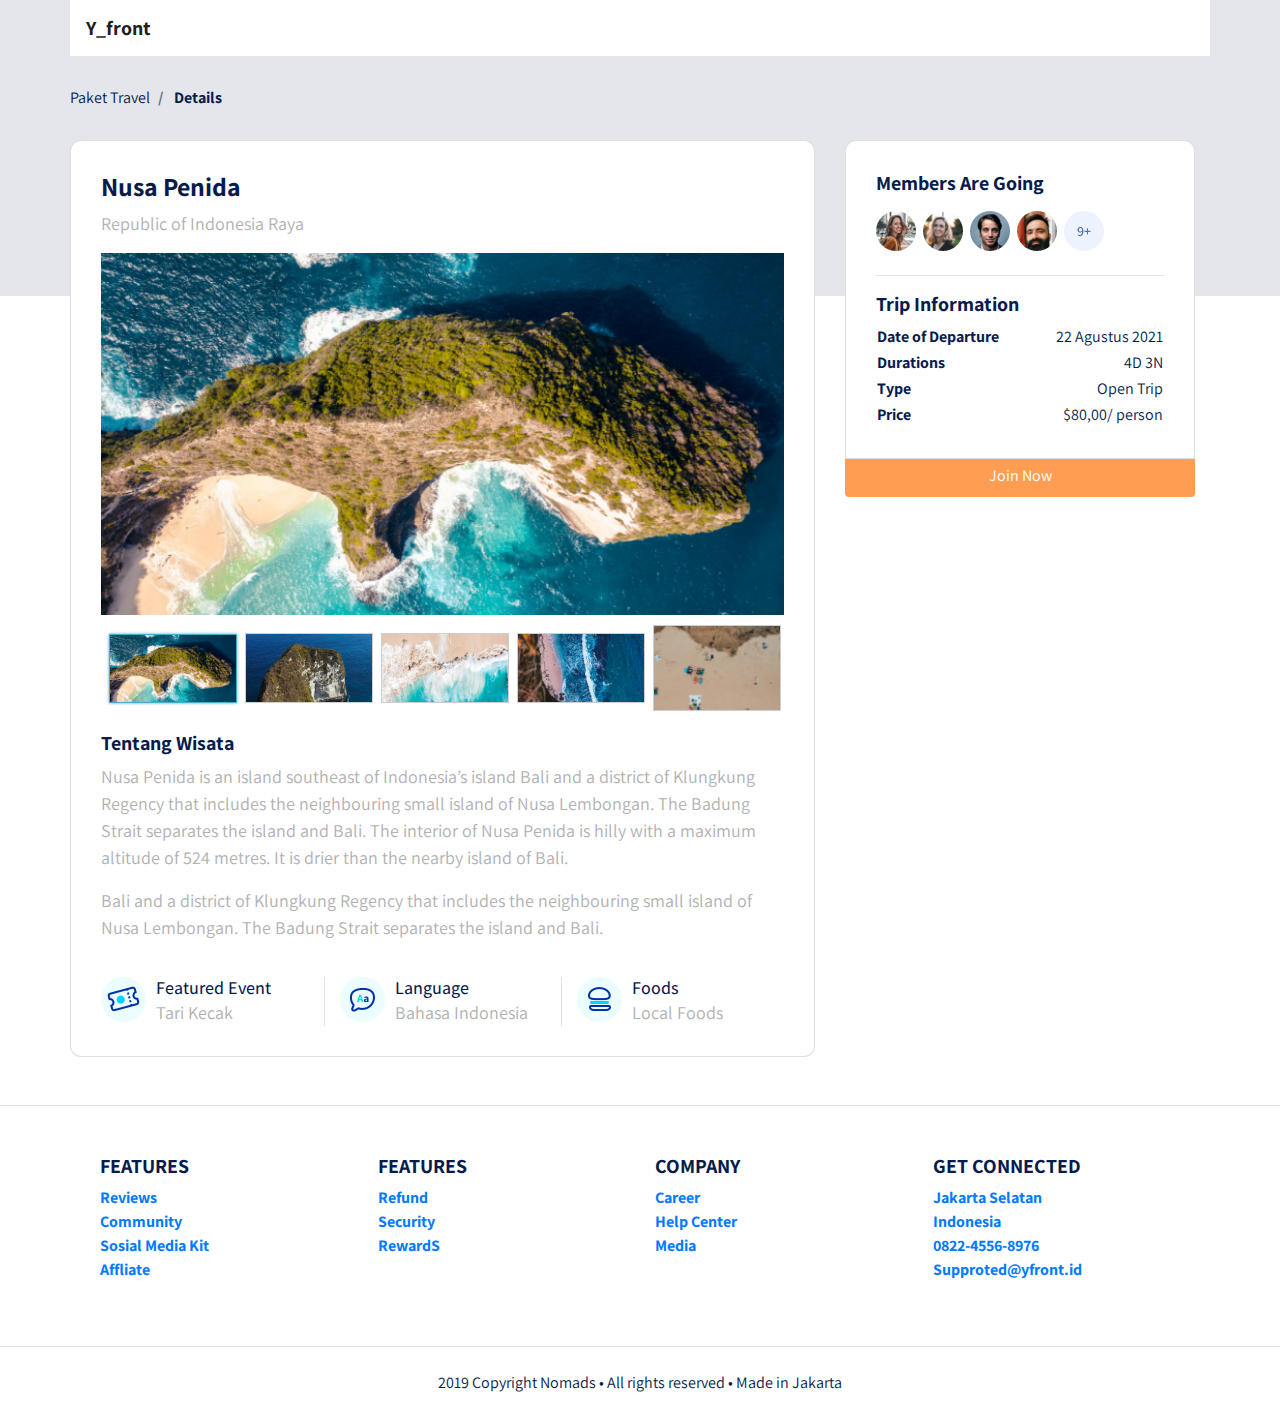
==== checkout.html @ 145431e1 "create a file checkout.html" ====
<!DOCTYPE html>
<html lang="en">
<head>
    <meta charset="UTF-8">
    <meta http-equiv="X-UA-Compatible" content="IE=edge">
    <meta name="viewport" content="width=device-width, initial-scale=1.0">
    <title>Document</title>
    <link rel="stylesheet" href="frontend/libraries/bootstrap/css/bootstrap.css">
    <link rel="stylesheet" href="frontend/libraries/xzoom/dist/xzoom.css">
    <link href="https://fonts.googleapis.com/css2?family=Assistant:wght@200&family=Playfair+Display&display=swap" rel="stylesheet">
    <link rel="stylesheet" href="frontend/styles/main.css">
</head>
<body>
    
    <!-- Navbar -->
    <div class="container">
        <nav class="row navbar navbar-expand-lg navbar-light bg-white">
            <a href="#" class="navbar-brand">
                Y_front
            </a>

        </nav>
        
    </div>

    <!-- Main -->
    <main>
        <section class="section-details-header"></section>
        <section class="section-details-content">
            <div class="container">
                <div class="row">
                    <div class="col p-0">
                        <nav>
                            <ol class="breadcrumb">
                                <li class="breadcrumb-item">
                                    Paket Travel
                                </li>
                                <li class="breadcrumb-item active">
                                    Details
                                </li>
                            </ol>
                        </nav>
                    </div>
                </div>

                <div class="row">
                    <div class="col-lg-8 pl-lg-0">
                        <div class="card card-details">
                            <h1>Nusa Penida</h1>
                            <p>
                                Republic of Indonesia Raya
                            </p>

                            <div class="gallery">
                                <div class="xzoom-container">
                                    <img src="frontend/images/pict.png" alt="wallpaper" class="xzoom" id="xzoom-default" xoriginal="frontend/images/pict.png">
                                </div>
                                <div class="xzoom-thumbs">
                                    <a href="frontend/images/pict.png">
                                        <img src="frontend/images/pict.png" alt="thumbnail" class="xzoom-gallery" width="128" xpreview="frontend/images/pict.png">
                                    </a>
                                    <a href="frontend/images/thumb2.png">
                                        <img src="frontend/images/thumb2.png" alt="thumbnail" class="xzoom-gallery" width="128" xpreview="frontend/images/thumb2.png">
                                    </a>
                                    <a href="frontend/images/thumb3.png">
                                        <img src="frontend/images/thumb3.png" alt="thumbnail" class="xzoom-gallery" width="128" xpreview="frontend/images/thumb3.png">
                                    </a>
                                    <a href="frontend/images/thumb4.png">
                                        <img src="frontend/images/thumb4.png" alt="thumbnail" class="xzoom-gallery" width="128" xpreview="frontend/images/thumb4.png">
                                    </a>
                                    <a href="frontend/images/pict5.png">
                                        <img src="frontend/images/pict5.png" alt="thumbnail" class="xzoom-gallery" width="128" xpreview="frontend/images/pict5.png">
                                    </a>
                                    
                                </div>
                            </div>

                            <h2>Tentang Wisata</h2>
                            <p>
                                Nusa Penida is an island southeast of Indonesia’s island Bali and a district of Klungkung 
                                Regency that includes the neighbouring small island of Nusa Lembongan. The Badung 
                                Strait separates the island and Bali. The interior of Nusa Penida is hilly with a maximum 
                                altitude of 524 metres. It is drier than the nearby island of Bali.
                            </p>
                            <p>
                                Bali and a district of Klungkung Regency that includes the neighbouring small island of 
                                Nusa Lembongan. The Badung Strait separates the island and Bali.
                            </p>
                            <div class="features row">
                                <div class="col-md-4">
                                    <img src="frontend/images/ic_event.png" alt="icon" class="featured-image">
                                    <div class="descriptions">
                                        <h3>Featured Event</h3>
                                        <p>Tari Kecak</p>
                                    </div>
                                </div>
                                <div class="col-md-4 border-left">
                                    <img src="frontend/images/ic_language.png" alt="icon" class="featured-image">
                                    <div class="descriptions">
                                        <h3>Language</h3>
                                        <p>Bahasa Indonesia</p>
                                    </div>
                                </div>
                                <div class="col-md-4 border-left">
                                    <img src="frontend/images/ic_foods.png" alt="icon" class="featured-image">
                                    <div class="descriptions">
                                        <h3>Foods</h3>
                                        <p>Local Foods</p>
                                    </div>
                                </div>
                                
                            </div>
                        </div>
                    </div>

                    <div class="col-lg-4">
                        <div class="card card-details card-right">
                            <h2>Members Are Going</h2>
                            <div class="members my-2">
                                <img src="frontend/images/members1.png" alt="member" class="member-image mr-1">

                                <img src="frontend/images/members2.png" alt="member" class="member-image mr-1">

                                <img src="frontend/images/members3.png" alt="member" class="member-image mr-1">

                                <img src="frontend/images/members4.png" alt="member" class="member-image mr-1">

                                <img src="frontend/images/members.png" alt="member" class="member-image mr-1">
                            </div><hr>
                            <h2>Trip Information</h2>
                            <table class="trip-information">
                                <tr>
                                    <th width="50%">Date of Departure</th>
                                    <td width="50%" class="text-right">
                                        22 Agustus 2021
                                    </td>
                                </tr>
                                <tr>
                                    <th width="50%">Durations</th>
                                    <td width="50%" class="text-right">
                                        4D 3N
                                    </td>
                                </tr>
                                <tr>
                                    <th width="50%">Type</th>
                                    <td width="50%" class="text-right">
                                        Open Trip
                                    </td>
                                </tr>
                                <tr>
                                    <th width="50%">Price</th>
                                    <td width="50%" class="text-right">
                                        $80,00/ person
                                    </td>
                                </tr>
                            </table>
                        </div>
                        <div class="join-container">
                            <a href="#" class="btn btn-block btn-join-now mt-3 py-2">Join Now</a>
                        </div>
                    </div>
                </div>
            </div>
        </section>
    </main>

    <!-- Footer -->
    <footer class="section-footer mt-5 mb-4 border-top">
        <div class="container pt-5 pb-5">
            <div class="row-justify-content-center">
                <div class="col-12">
                    <div class="row">
                        <div class="col-12 col-lg-3">
                            <h5>FEATURES</h5>
                            <ul class="list-unstyled">
                                <li><a href="#">Reviews</a></li>
                                <li><a href="#">Community</a></li>
                                <li><a href="#">Sosial Media Kit</a></li>
                                <li><a href="#">Affliate</a></li>
                            </ul>
                        </div>
                        <div class="col-12 col-lg-3">
                            <h5>FEATURES</h5>
                            <ul class="list-unstyled">
                                <li><a href="#">Refund</a></li>
                                <li><a href="#">Security</a></li>
                                <li><a href="#">RewardS</a></li>
                            </ul>
                        </div>
                        <div class="col-12 col-lg-3">
                            <h5>COMPANY</h5>
                            <ul class="list-unstyled">
                                <li><a href="#">Career</a></li>
                                <li><a href="#">Help Center</a></li>
                                <li><a href="#">Media</a></li>
                            </ul>
                        </div>
                        <div class="col-12 col-lg-3">
                            <h5>GET CONNECTED</h5>
                            <ul class="list-unstyled">
                                <li><a href="#">Jakarta Selatan</a></li>
                                <li><a href="#">Indonesia</a></li>
                                <li><a href="#">0822-4556-8976</a></li>
                                <li><a href="#">Supproted@yfront.id</a></li>
                            </ul>
                        </div>
                    </div>
                </div>
            </div>
        </div>

        <div class="container-fluid">
            <div class="row border-top justify-content-center align-items-center pt-4">
                <div class="col-auto text-gray-500 font-weigt-light">
                    2019 Copyright Nomads • All rights reserved • Made in Jakarta
                </div>
            </div>
        </div>
    </footer>


    

    <script src="frontend/libraries/jquery/jquery-3.6.0.min.js"></script>
    <!-- <script src="frontend/libraries/retina/retina.min.js"></script> -->
    <script src="frontend/libraries/bootstrap/js/bootstrap.js"></script>
    <script src="frontend/libraries/xzoom/dist/xzoom.min.js"></script>
    <script>
        $(document).ready(function(){
            $('.xzoom, .xzoom-gallery').xzoom({
                zoomWidth: 500,
                title: false,
                tint: '#333',
                
                Xoffset: 15
            });
        })
    </script>
</body>
</html>
---- frontend/libraries/xzoom/dist/xzoom.css ----
/* Compatibility styles for frameworks like bootstrap, foundation e.t.c */
.xzoom-source img, .xzoom-preview img, .xzoom-lens img {
  display: block;
  max-width: none;
  max-height: none;
  -webkit-transition: none;
  -moz-transition: none;
  -o-transition: none;
  transition: none;
}
/* --------------- */

/* xZoom Styles below */
.xzoom-container { 
  display: inline-block;
}

.xzoom-thumbs {
  text-align: center;
  margin-bottom: 10px;
}

.xzoom { 
  -webkit-box-shadow: 0px 0px 5px 0px rgba(0,0,0,0.5);
  -moz-box-shadow: 0px 0px 5px 0px rgba(0,0,0,0.5);
  box-shadow: 0px 0px 5px 0px rgba(0,0,0,0.5);  
}
.xzoom2, .xzoom3, .xzoom4, .xzoom5 {
  -webkit-box-shadow: 0px 0px 5px 0px rgba(0,0,0,0.5);
  -moz-box-shadow: 0px 0px 5px 0px rgba(0,0,0,0.5);
  box-shadow: 0px 0px 5px 0px rgba(0,0,0,0.5);
}

/* Thumbs */
.xzoom-gallery, .xzoom-gallery2, .xzoom-gallery3, .xzoom-gallery4, .xzoom-gallery5 {
  border: 1px solid #cecece;
  margin-left: 5px;
  margin-bottom: 10px;
}

.xzoom-source, .xzoom-hidden {
  display: block;
  position: static;
  float: none;
  clear: both;
}

/* Everything out of border is hidden */
.xzoom-hidden {
  overflow: hidden;
}

/* Preview */
.xzoom-preview {
  border: 1px solid #888;
  background: #2f4f4f;
  box-shadow: -0px -0px 10px rgba(0,0,0,0.50);
}

/* Lens */
.xzoom-lens {
  border: 1px solid #555;
  box-shadow: -0px -0px 10px rgba(0,0,0,0.50);
  cursor: crosshair;
}

/* Loading */
.xzoom-loading {
  background-position: center center;
  background-repeat: no-repeat;
  border-radius: 100%;
  opacity: .7;
  background: url(../example/images/xloading.gif);
  width: 48px;
  height: 48px;
}

/* Additional class that applied to thumb when it is active */
.xactive {
  -webkit-box-shadow: 0px 0px 3px 0px rgba(74,169,210,1);
  -moz-box-shadow: 0px 0px 3px 0px rgba(74,169,210,1);
  box-shadow: 0px 0px 3px 0px rgba(74,169,210,1); 
  border: 1px solid #4aaad2;
}

/* Caption */
.xzoom-caption {
  position: absolute;
  bottom: -43px;
  left: 0;
  background: #000;
  width: 100%;
  text-align: left;
}

.xzoom-caption span {
  color: #fff;
  font-family: Arial, sans-serif;
  display: block;
  font-size: 0.75em;
  font-weight: bold;
  padding: 10px;
}
---- frontend/styles/main.css ----
:root {
  --main-font: 'Assistant', sans-serif;
  --second-font: 'Playfair Display', serif;
}

:root {
  --color-btn: #FF9E53;
  --color-hover: #fa8e3b;
  --color-bg: #071cd4;
  --color-base: #ffffff;
  --font-color: #071C4D;
}

body {
  background-color: var(--color-base);
  color: #071c4d;
  font-family: var(--main-font);
}

.navbar-brand {
  font-weight: bold;
}

.navbar-light .navbar-nav .nav-link {
  color: #071c4d;
}

.navbar-light .navbar-nav .nav-link.active {
  font-weight: bold;
  color: #071c4d !important;
}

.btn-login {
  background-color: #071c4d;
  color: #fff;
}

.btn-login:hover {
  background-color: #173f9c;
  color: #fff;
}

.btn-navbar-right {
  margin-top: -10px !important;
  margin-bottom: -8px !important;
  margin-right: -18px !important;
  height: 70px;
  border-radius: 0;
}

header {
  padding: 180px 0px 165px;
  background-image: url("../images/header.jpg");
  background-size: cover;
  margin-top: -70px;
}

header h1, header p {
  color: #fff;
}

header h1 {
  font-family: var(--second-font);
  font-weight: bold;
  font-size: 50px;
}

header p {
  font-size: 22px;
}

header .btn-get-started {
  background-color: var(--color-btn);
  color: #fff;
}

header .btn-get-started:hover {
  background-color: var(--color-btn);
  color: #fff;
}

.section-stats {
  margin-top: -50px;
}

.section-stats .stats-detail {
  padding-top: 15px;
  padding-left: 40px;
  background-color: #fff;
}

.section-stats h2 {
  font-size: 30px;
  margin-bottom: 0;
}

.section-stats p {
  font-size: 20px;
  font-weight: lighter;
}

.section-popular {
  min-height: 540px;
  background-color: #071c4d;
  margin-top: -50px;
  margin-bottom: -230px;
}

.section-popular .section-popular-heading {
  margin-top: 150px;
}

.section-popular .section-popular-heading h2, .section-popular .section-popular-heading p {
  color: #fff;
}

.section-popular .section-popular-heading h2 {
  font-family: var(--second-font);
  font-size: 40px;
}

.section-popular .section-popular-heading p {
  font-size: 18px;
}

.section-popular-content .section-popular-travel .card-travel {
  min-height: 380px;
  background-color: #fff;
  color: #fff;
  padding: 30px;
  background-size: cover;
  margin-bottom: 20px;
}

.section-popular-content .section-popular-travel .travel-country {
  font-size: 18px;
  color: #fff;
}

.section-popular-content .section-popular-travel .travel-location {
  font-size: 26px;
  color: #fff;
}

.section-popular-content .section-popular-travel .travel-button .btn-travel-details {
  background-color: var(--color-btn);
  color: #fff;
}

.section-popular-content .section-popular-travel .travel-button .btn-travel-details:hover {
  background-color: #f77d21;
  color: #fff;
}

.section-network {
  background-color: #fff;
  margin-top: -170px;
  padding-top: 240px;
  padding-bottom: 50px;
}

.section-network h2 {
  font-family: var(--second-font);
  font-weight: bold;
}

.section-network p {
  font-size: 18px;
}

.section-network img {
  max-width: 100%;
}

.section-testimonial-heading {
  padding-top: 50px;
  min-height: 506px;
  background: -webkit-gradient(linear, left top, left bottom, from(#fff), to(#ebfdfc));
  background: linear-gradient(#fff 0%, #ebfdfc 100%);
}

.section-testimonial-heading h2 {
  font-family: var(--second-font);
  font-weight: bold;
  font-size: 40px;
}

.section-testimonial-heading p {
  font-size: 18px;
}

.section-testimonial-content {
  margin-top: -300px;
  padding-bottom: 50px;
}

.section-testimonial-content .card-testimonial {
  padding: 40px 20px 10px;
  border-radius: 11px;
  margin-bottom: 20px;
}

.section-testimonial-content .card-testimonial .testimonial-content {
  min-height: 380px;
}

.section-testimonial-content .card-testimonial h3 {
  font-size: 22px;
}

.section-testimonial-content .card-testimonial .testimonial {
  font-weight: 200;
  font-size: 22px;
  color: #6e6e6e;
}

.section-testimonial-content .card-testimonial .trip-to {
  font-weight: normal;
  font-size: 22px;
  color: #6e6e6e;
}

.section-testimonial-content .card-testimonial hr {
  margin-left: -20px;
  margin-right: -20px;
}

.section-testimonial-content .card-testimonial img {
  width: 180px;
  height: 180px;
}

.section-testimonial-content .btn-need-help {
  background-color: #d0d3d8;
  color: var(--color-base);
}

.section-testimonial-content .btn-need-help:hover {
  background-color: #cac6c6;
  color: var(--color-base);
}

.section-testimonial-content .btn-get-started {
  background-color: var(--color-btn);
  color: var(--color-base);
}

.section-testimonial-content .btn-get-started:hover {
  background-color: var(--color-hover);
  color: var(--color-base);
}

.section-footer h5, .section-footer a {
  font-family: var(--font-color);
  font-weight: bolder;
}

.section-details-header {
  min-height: 310px;
  background: #E4E6EB;
  margin-top: -70px;
}

.section-details-content {
  margin-top: -210px;
  min-height: 100vh;
}

.section-details-content .breadcrumb {
  background-color: transparent;
  padding: 0;
  margin-bottom: 30px;
}

.section-details-content .breadcrumb-item.active {
  font-weight: bold;
  color: var(--font-color);
}

.section-details-content .card-details {
  padding: 30px;
  border-radius: 11px;
}

.section-details-content .card-details h1 {
  font-size: 26px;
  font-weight: bold;
}

.section-details-content .card-details h2 {
  font-size: 20px;
  font-weight: bold;
}

.section-details-content .card-details p {
  font-size: 18px;
  color: #b1b1b1;
}

.section-details-content .card-right {
  border-bottom-left-radius: 0;
  border-bottom-right-radius: 0;
}

.features {
  margin-top: 20px;
}

.features h3 {
  color: var(--font-color);
  margin-bottom: 0;
  font-size: 18px;
}

.features p {
  margin-bottom: 0;
}

.features .descriptions {
  margin-left: 10px;
  overflow: hidden;
  float: left;
}

.features .featured-image {
  width: 45px;
  height: 45px;
  float: left;
}

.gallery .xzoom-container {
  display: block;
}

.gallery .xzoom-container .xzoom {
  width: 100%;
  -webkit-box-shadow: none;
          box-shadow: none;
  margin-bottom: 10px;
}

.gallery .xzoom-container .xactive {
  border: 4px solid #1abc9c;
  -webkit-box-shadow: none;
          box-shadow: none;
}

.member .member-image {
  width: 40px;
  height: 40px;
}

.join-container {
  margin-top: -20px;
  border-radius: 0;
}

.btn-join-now {
  color: var(--color-base);
  background-color: var(--color-btn);
}

.btn-join-now:hover {
  background-color: var(--color-hover);
  color: var(--color-base);
}
/*# sourceMappingURL=main.css.map */
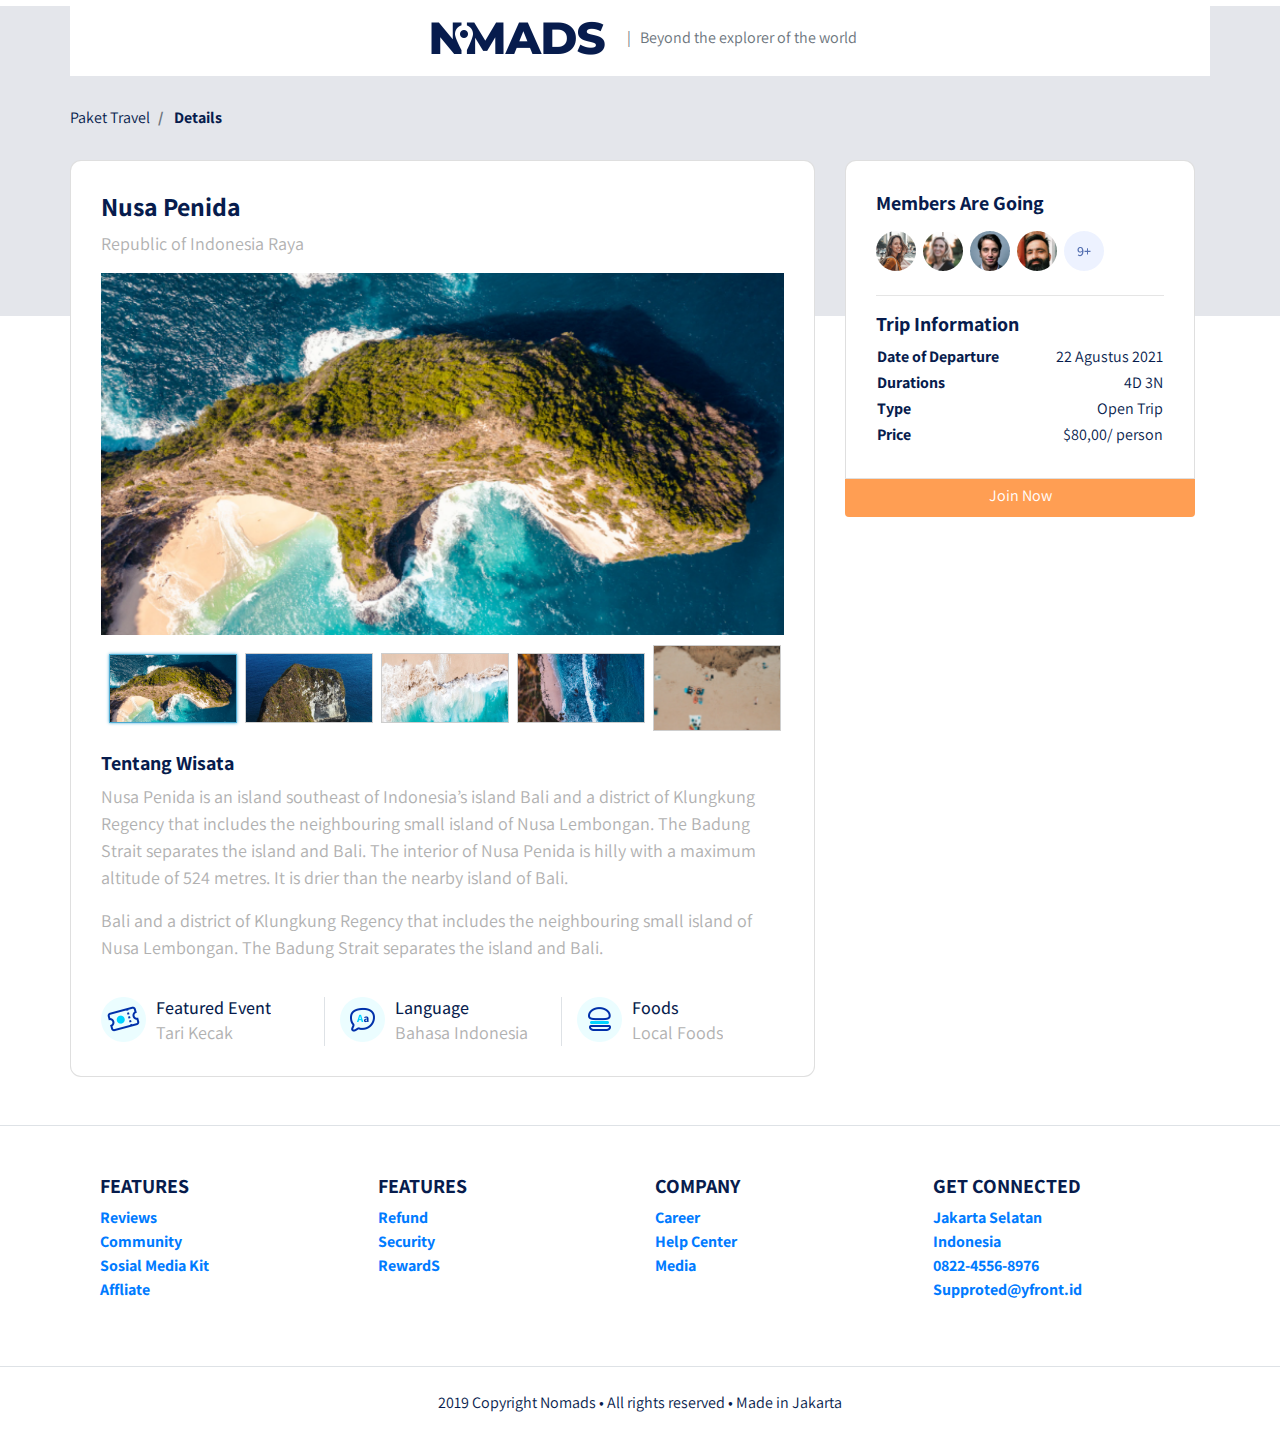
==== commit 2fa6fc5e: "update and modification file checkout.html and add brand logo image" ====
--- a/checkout.html
+++ b/checkout.html
@@ -15,10 +15,18 @@
     <!-- Navbar -->
     <div class="container">
         <nav class="row navbar navbar-expand-lg navbar-light bg-white">
-            <a href="#" class="navbar-brand">
-                Y_front
-            </a>
-
+            <div class="navbar-nav ml-auto mr-auto mr-sm-auto mr-lg-0 mr-md-auto">
+                <a href="index.html" class="navbar-brand">
+                    <img src="frontend/images/logo_nomads.png" alt="logo-brand">
+                </a>
+            </div>
+            <ul class="navbar-nav mr-auto d-none d-lg-block">
+                <li>
+                    <span class="text-muted">
+                        | &nbsp; Beyond the explorer of the world
+                    </span>
+                </li>
+            </ul>
         </nav>
         
     </div>
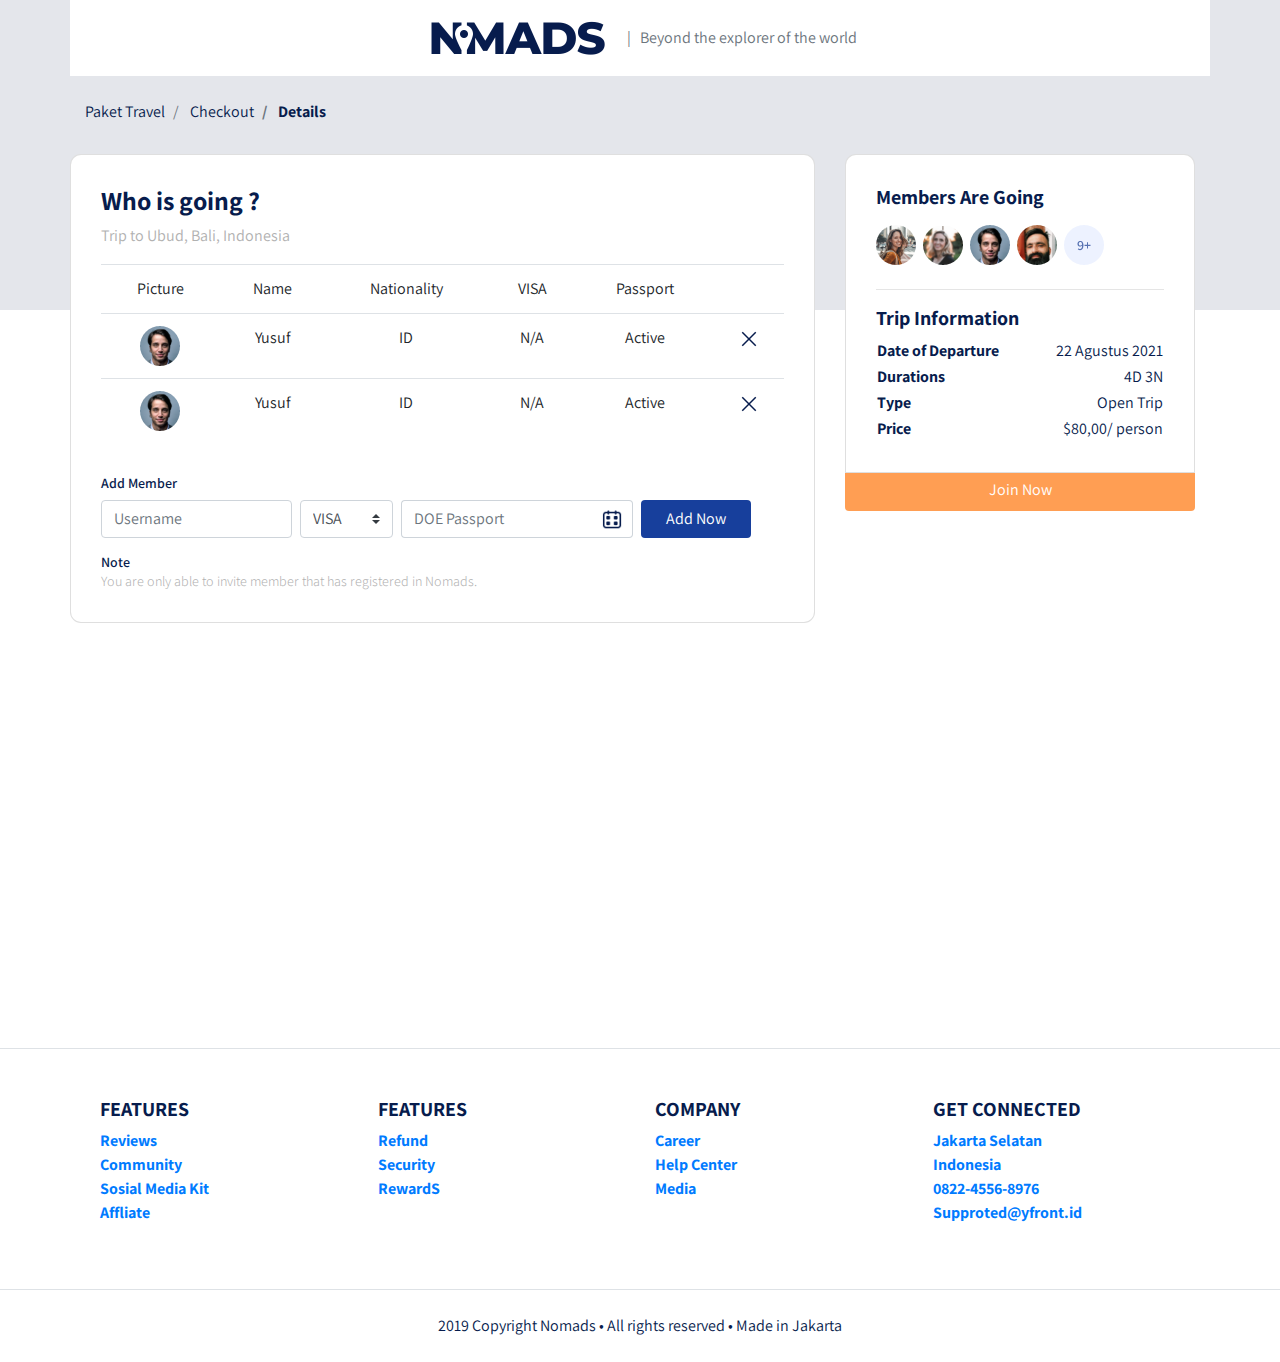
==== commit 3f788dc3: "update file checkout.html and add new icons and create a checkout details" ====
--- a/checkout.html
+++ b/checkout.html
@@ -8,6 +8,7 @@
     <link rel="stylesheet" href="frontend/libraries/bootstrap/css/bootstrap.css">
     <link rel="stylesheet" href="frontend/libraries/xzoom/dist/xzoom.css">
     <link href="https://fonts.googleapis.com/css2?family=Assistant:wght@200&family=Playfair+Display&display=swap" rel="stylesheet">
+    <link rel="stylesheet" href="frontend/libraries/gijgo/css/gijgo.min.css">
     <link rel="stylesheet" href="frontend/styles/main.css">
 </head>
 <body>
@@ -38,10 +39,13 @@
             <div class="container">
                 <div class="row">
                     <div class="col p-0">
-                        <nav>
+                        <nav class="container">
                             <ol class="breadcrumb">
                                 <li class="breadcrumb-item">
                                     Paket Travel
+                                </li>
+                                <li class="breadcrumb-item">
+                                    Checkout
                                 </li>
                                 <li class="breadcrumb-item active">
                                     Details
@@ -53,70 +57,78 @@
 
                 <div class="row">
                     <div class="col-lg-8 pl-lg-0">
-                        <div class="card card-details">
-                            <h1>Nusa Penida</h1>
+                        <div class="card card-details mb-2">
+                            <h1>Who is going ?</h1>
                             <p>
-                                Republic of Indonesia Raya
+                                Trip to Ubud, Bali, Indonesia
                             </p>
 
-                            <div class="gallery">
-                                <div class="xzoom-container">
-                                    <img src="frontend/images/pict.png" alt="wallpaper" class="xzoom" id="xzoom-default" xoriginal="frontend/images/pict.png">
-                                </div>
-                                <div class="xzoom-thumbs">
-                                    <a href="frontend/images/pict.png">
-                                        <img src="frontend/images/pict.png" alt="thumbnail" class="xzoom-gallery" width="128" xpreview="frontend/images/pict.png">
-                                    </a>
-                                    <a href="frontend/images/thumb2.png">
-                                        <img src="frontend/images/thumb2.png" alt="thumbnail" class="xzoom-gallery" width="128" xpreview="frontend/images/thumb2.png">
-                                    </a>
-                                    <a href="frontend/images/thumb3.png">
-                                        <img src="frontend/images/thumb3.png" alt="thumbnail" class="xzoom-gallery" width="128" xpreview="frontend/images/thumb3.png">
-                                    </a>
-                                    <a href="frontend/images/thumb4.png">
-                                        <img src="frontend/images/thumb4.png" alt="thumbnail" class="xzoom-gallery" width="128" xpreview="frontend/images/thumb4.png">
-                                    </a>
-                                    <a href="frontend/images/pict5.png">
-                                        <img src="frontend/images/pict5.png" alt="thumbnail" class="xzoom-gallery" width="128" xpreview="frontend/images/pict5.png">
-                                    </a>
-                                    
-                                </div>
+                            <div class="attendee">
+                                <table class="table table-responsive-sm text-center">
+                                    <thead>
+                                        <tr>
+                                            <td>Picture</td>
+                                            <td>Name</td>
+                                            <td>Nationality</td>
+                                            <td>VISA</td>
+                                            <td>Passport</td>
+                                            <td></td>
+                                        </tr>
+                                    </thead>
+                                    <tbody>
+                                        <tr>
+                                            <td><img src="frontend/images/members3.png" alt=""></td>
+                                            <td>Yusuf</td>
+                                            <td>ID</td>
+                                            <td>N/A</td>
+                                            <td>Active</td>
+                                            <td>
+                                                <a href="">
+                                                    <img src="frontend/images/ic_remove.png" alt="remove">
+                                                </a>
+                                            </td>
+                                        </tr>
+                                        <tr>
+                                            <td><img src="frontend/images/members3.png" alt=""></td>
+                                            <td>Yusuf</td>
+                                            <td>ID</td>
+                                            <td>N/A</td>
+                                            <td>Active</td>
+                                            <td>
+                                                <a href="">
+                                                    <img src="frontend/images/ic_remove.png" alt="remove">
+                                                </a>
+                                            </td>
+                                        </tr>
+                                    </tbody>
+                                </table>
                             </div>
 
-                            <h2>Tentang Wisata</h2>
-                            <p>
-                                Nusa Penida is an island southeast of Indonesia’s island Bali and a district of Klungkung 
-                                Regency that includes the neighbouring small island of Nusa Lembongan. The Badung 
-                                Strait separates the island and Bali. The interior of Nusa Penida is hilly with a maximum 
-                                altitude of 524 metres. It is drier than the nearby island of Bali.
-                            </p>
-                            <p>
-                                Bali and a district of Klungkung Regency that includes the neighbouring small island of 
-                                Nusa Lembongan. The Badung Strait separates the island and Bali.
-                            </p>
-                            <div class="features row">
-                                <div class="col-md-4">
-                                    <img src="frontend/images/ic_event.png" alt="icon" class="featured-image">
-                                    <div class="descriptions">
-                                        <h3>Featured Event</h3>
-                                        <p>Tari Kecak</p>
+                            <div class="members mt-3">
+                                <h3>Add Member</h3>
+                                <form action="" class="form-inline">
+                                    <label for="inputUsername" class="sr-only">Name</label>
+                                    <input type="text" name="inputUsername" id="inputUsername" class="form-control mb-2 mr-sm-2" placeholder="Username">
+
+                                    <label for="inputVisa" class="sr-only">Visa</label>
+                                    <select name="inputVisa" id="inputVisa" class="custom-select mb-2 mr-sm-2">
+                                        <option value="VISA" selected>VISA</option>
+                                        <option value="30 Days">30 Days</option>
+                                        <option value="N/A">N/A</option>
+                                    </select>
+
+                                    <label for="doePassport"class="sr-only">DOE Passport</label>
+                                    <div class="input-group mb-2 mr-sm-2">
+                                        <input type="text" name="doePassport" id="doePassport" class="form-control datepicker" placeholder="DOE Passport">
                                     </div>
-                                </div>
-                                <div class="col-md-4 border-left">
-                                    <img src="frontend/images/ic_language.png" alt="icon" class="featured-image">
-                                    <div class="descriptions">
-                                        <h3>Language</h3>
-                                        <p>Bahasa Indonesia</p>
-                                    </div>
-                                </div>
-                                <div class="col-md-4 border-left">
-                                    <img src="frontend/images/ic_foods.png" alt="icon" class="featured-image">
-                                    <div class="descriptions">
-                                        <h3>Foods</h3>
-                                        <p>Local Foods</p>
-                                    </div>
-                                </div>
-                                
+
+                                    <button type="submit" class="btn btn-add-now mb-2 px-4">Add Now</button>
+                                </form>
+
+                                <h3 class="mt-2 mb-0">Note</h3>
+                                <p class="disclaimer mb-0">
+                                    You are only able to invite member that has registered in Nomads.
+                                </p>
                             </div>
                         </div>
                     </div>
@@ -233,6 +245,7 @@
     <!-- <script src="frontend/libraries/retina/retina.min.js"></script> -->
     <script src="frontend/libraries/bootstrap/js/bootstrap.js"></script>
     <script src="frontend/libraries/xzoom/dist/xzoom.min.js"></script>
+    <script src="frontend/libraries/gijgo/js/gijgo.min.js"></script>
     <script>
         $(document).ready(function(){
             $('.xzoom, .xzoom-gallery').xzoom({
@@ -242,6 +255,14 @@
                 
                 Xoffset: 15
             });
+
+            // date picker
+            $('.datepicker').datepicker({
+                uiLibrary: 'bootstrap4',
+                icons : {
+                    rightIcon : '<img src="frontend/images/ic_doe.png">'
+                }
+            })
         })
     </script>
 </body>
--- a/frontend/libraries/gijgo/css/gijgo.min.css
+++ b/frontend/libraries/gijgo/css/gijgo.min.css
@@ -0,0 +1 @@
+.gj-button-md,.gj-text-align-center{text-align:center}.gj-button-md,.gj-modal{overflow:hidden;outline:0}.gj-button-md,.gj-button-md-group{position:relative;vertical-align:middle}.gj-button,.gj-button-md,.gj-cursor-pointer{cursor:pointer}.gj-button{background-color:#f5f5f5;border:1px solid #ddd;color:#000;border-radius:3px;padding:6px 10px}.gj-unselectable{-webkit-touch-callout:none;-webkit-user-select:none;-khtml-user-select:none;-moz-user-select:none;-ms-user-select:none;user-select:none}.gj-row{display:-webkit-box;display:-ms-flexbox;display:flex;-ms-flex-wrap:wrap;flex-wrap:wrap}.gj-margin-left-5{margin-left:5px}.gj-margin-left-10{margin-left:10px}.gj-width-full{width:100%}.gj-font-size-16{font-size:16px}.gj-hidden{display:none}.gj-button-md{background:0 0;border:none;border-radius:2px;color:rgba(0,0,0,.87);height:36px;margin:0;min-width:64px;padding:0 16px;display:inline-block;font-family:Roboto,Helvetica,Arial,sans-serif;font-size:1rem;font-weight:500;text-transform:uppercase;letter-spacing:0;will-change:box-shadow;transition:box-shadow .2s cubic-bezier(.4,0,1,1),background-color .2s cubic-bezier(.4,0,.2,1),color .2s cubic-bezier(.4,0,.2,1);text-decoration:none;line-height:36px;-webkit-user-select:none;-moz-user-select:none;-ms-user-select:none;user-select:none}.gj-button-md:hover{background-color:rgba(158,158,158,.2)}.gj-button-md:disabled{color:rgba(0,0,0,.26);background:0 0}.gj-button-md .gj-icon,.gj-button-md .material-icons{vertical-align:middle}.gj-button-md.gj-button-md-icon{width:24px;height:31px;min-width:24px;padding:0;display:table}ul.gj-list-bootstrap li [data-role=image],ul.gj-list-md li [data-role=checkbox],ul.gj-list-md li [data-role=image]{height:24px;width:24px}.gj-button-md.gj-button-md-icon .gj-icon,.gj-button-md.gj-button-md-icon .material-icons{display:table-cell;margin-right:0;width:24px;height:24px}.gj-button-md.active{background-color:rgba(158,158,158,.4)}.gj-button-md-group{display:inline-block}.gj-textbox-md{border:none;border-bottom:1px solid rgba(0,0,0,.42);display:block;font-family:Helvetica,Arial,sans-serif;font-size:16px;line-height:16px;padding:4px 0;margin:0;width:100%;background:0 0;text-align:left;color:rgba(0,0,0,.87)}.gj-textbox-md:active,.gj-textbox-md:focus{border-bottom:2px solid rgba(0,0,0,.42);outline:0}.gj-textbox-md::placeholder{color:#8e8e8e}.gj-textbox-md:-ms-input-placeholder{color:#8e8e8e}.gj-textbox-md::-ms-input-placeholder{color:#8e8e8e}.gj-md-spacer-24{min-width:24px;width:24px;display:inline-block}.gj-md-spacer-32{min-width:32px;width:32px;display:inline-block}.gj-modal{position:fixed;top:0;right:0;bottom:0;left:0;z-index:1203;display:none;-webkit-overflow-scrolling:touch;background-color:rgba(0,0,0,.54118);transition:.2s ease opacity;will-change:opacity}ul.gj-list li [data-role=wrapper]{display:table;width:100%}ul.gj-list li [data-role=checkbox],ul.gj-list li [data-role=image]{display:table-cell;vertical-align:middle;text-align:center}ul.gj-list li [data-role=display]{display:table-cell;vertical-align:middle;cursor:pointer}ul.gj-list li [data-role=display]:empty:before{content:"\200b"}ul.gj-list-bootstrap{padding-left:0;margin-bottom:0}ul.gj-list-bootstrap li{padding:0}ul.gj-list-bootstrap li [data-role=wrapper]{padding:0 10px}ul.gj-list-bootstrap li [data-role=checkbox]{width:24px;padding:3px}ul.gj-list-bootstrap li [data-role=display]{padding:8px 0 8px 4px}.list-group-item.active ul li,.list-group-item.active:focus ul li,.list-group-item.active:hover ul li{text-shadow:none;color:initial}ul.gj-list-md{padding:0;list-style:none;line-height:24px;letter-spacing:0;color:#616161}.gj-picker-md,ul.gj-list-md li{font-family:Roboto,Helvetica,Arial,sans-serif;font-size:16px;font-weight:400;letter-spacing:.04em;line-height:1}ul.gj-list-md li{display:list-item;list-style-type:none;padding:0;min-height:unset;box-sizing:border-box;align-items:center;cursor:default;overflow:hidden;-webkit-flex-direction:row;-ms-flex-direction:row;flex-direction:row;-webkit-flex-wrap:nowrap;-ms-flex-wrap:nowrap;flex-wrap:nowrap}ul.gj-list-md li [data-role=display]{padding:8px 0 8px 5px;order:0;flex-grow:2;text-decoration:none;box-sizing:border-box;align-items:center;text-align:left;color:rgba(0,0,0,.87)}ul.gj-list-md li.disabled>[data-role=wrapper]>[data-role=display]{color:#9E9E9E}.gj-list-md-active{background:#e0e0e0;color:#3f51b5}.gj-picker{position:absolute;z-index:1203;background-color:#fff}.gj-picker .selected{color:#fff}.gj-picker-md{color:rgba(0,0,0,.87);border:1px solid #E0E0E0}.gj-modal .gj-picker-md{border:0}.gj-picker-md [role=header]{color:rgba(255,255,255,.54);display:flex;background:#2196f3;align-items:baseline;user-select:none;justify-content:center}.gj-picker-md [role=footer]{float:right;padding:10px}.gj-picker-md [role=footer] button.gj-button-md{color:#2196f3;font-weight:700;font-size:13px}.gj-picker-bootstrap{border:1px solid #E0E0E0}.gj-picker-bootstrap .selected{color:#888}.gj-picker-bootstrap [role=header]{background:#eee;color:#AAA}@font-face{font-family:gijgo-material;src:url(../fonts/gijgo-material.eot?235541);src:url(../fonts/gijgo-material.eot?235541#iefix) format('embedded-opentype'),url(../fonts/gijgo-material.ttf?235541) format('truetype'),url(../fonts/gijgo-material.woff?235541) format('woff'),url(../fonts/gijgo-material.svg?235541#gijgo-material) format('svg');font-weight:400;font-style:normal}.gj-icon{font-family:gijgo-material!important;font-size:24px;speak:none;font-style:normal;font-weight:400;font-variant:normal;text-transform:none;line-height:1;letter-spacing:0;-webkit-font-feature-settings:"liga";-moz-font-feature-settings:"liga=1";-moz-font-feature-settings:"liga";-ms-font-feature-settings:"liga" 1;font-feature-settings:"liga";-webkit-font-variant-ligatures:discretionary-ligatures;font-variant-ligatures:discretionary-ligatures;-webkit-font-smoothing:antialiased;-moz-osx-font-smoothing:grayscale}.gj-icon.undo:before{content:"\e900"}.gj-icon.vertical-align-top:before{content:"\e901"}.gj-icon.vertical-align-center:before{content:"\e902"}.gj-icon.vertical-align-bottom:before{content:"\e903"}.gj-icon.arrow-dropup:before{content:"\e904"}.gj-icon.clock:before{content:"\e905"}.gj-icon.refresh:before{content:"\e906"}.gj-icon.last-page:before{content:"\e907"}.gj-icon.first-page:before{content:"\e908"}.gj-icon.cancel:before{content:"\e909"}.gj-icon.clear:before{content:"\e90a"}.gj-icon.check-circle:before{content:"\e90b"}.gj-icon.delete:before{content:"\e90c"}.gj-icon.arrow-upward:before{content:"\e90d"}.gj-icon.arrow-forward:before{content:"\e90e"}.gj-icon.arrow-downward:before{content:"\e90f"}.gj-icon.arrow-back:before{content:"\e910"}.gj-icon.list-numbered:before{content:"\e911"}.gj-icon.list-bulleted:before{content:"\e912"}.gj-icon.indent-increase:before{content:"\e913"}.gj-icon.indent-decrease:before{content:"\e914"}.gj-icon.redo:before{content:"\e915"}.gj-icon.align-right:before{content:"\e916"}.gj-icon.align-left:before{content:"\e917"}.gj-icon.align-justify:before{content:"\e918"}.gj-icon.align-center:before{content:"\e919"}.gj-icon.strikethrough:before{content:"\e91a"}.gj-icon.italic:before{content:"\e91b"}.gj-icon.underlined:before{content:"\e91c"}.gj-icon.bold:before{content:"\e91d"}.gj-icon.arrow-dropdown:before{content:"\e91e"}.gj-icon.done:before{content:"\e91f"}.gj-icon.pencil:before{content:"\e920"}.gj-icon.minus:before{content:"\e921"}.gj-icon.plus:before{content:"\e922"}.gj-icon.chevron-up:before{content:"\e923"}.gj-icon.chevron-right:before{content:"\e924"}.gj-icon.chevron-down:before{content:"\e925"}.gj-icon.chevron-left:before{content:"\e926"}.gj-icon.event:before{content:"\e927"}.gj-draggable{cursor:move}.gj-resizable-handle{position:absolute;font-size:.1px;display:block;-ms-touch-action:none;touch-action:none;z-index:1203}.gj-dialog-bootstrap [data-role=title],.gj-dialog-bootstrap4 [data-role=title]{display:inline}.gj-dialog-bootstrap,.gj-dialog-bootstrap4,.gj-dialog-md{z-index:1202;overflow:hidden}.gj-resizable-n{cursor:n-resize;height:7px;width:100%;top:-5px;left:0}.gj-resizable-e{cursor:e-resize;width:7px;right:-5px;top:0;height:100%}.gj-resizable-s{cursor:s-resize;height:7px;width:100%;bottom:-5px;left:0}.gj-resizable-w{cursor:w-resize;width:7px;left:-5px;top:0;height:100%}.gj-resizable-se{cursor:se-resize;width:12px;height:12px;right:1px;bottom:1px}.gj-resizable-sw{cursor:sw-resize;width:9px;height:9px;left:-5px;bottom:-5px}.gj-resizable-nw{cursor:nw-resize;width:9px;height:9px;left:-5px;top:-5px}.gj-resizable-ne{cursor:ne-resize;width:9px;height:9px;right:-5px;top:-5px}.gj-dialog-footer{position:absolute;bottom:0;width:100%;margin-top:0}.gj-dialog-scrollable [data-role=body]{overflow-x:hidden;overflow-y:scroll}.gj-dialog-bootstrap [data-role=close]{line-height:1.42857143}.gj-dialog-bootstrap4 [data-role=close]{line-height:1.5}.gj-dialog-md{background-color:#FFF;border:none;box-shadow:0 11px 15px -7px rgba(0,0,0,.2),0 24px 38px 3px rgba(0,0,0,.14),0 9px 46px 8px rgba(0,0,0,.12);box-sizing:border-box;position:relative;display:-webkit-box;display:-webkit-flex;display:-ms-flexbox;display:flex;-webkit-box-orient:vertical;-webkit-box-direction:normal;-webkit-flex-direction:column;-ms-flex-direction:column;flex-direction:column;-webkit-background-clip:padding-box;background-clip:padding-box;outline:0}.gj-dialog-md-header{padding:24px 24px 0;font-family:Roboto,Helvetica,Arial,sans-serif}.gj-dialog-md-title{margin:0;font-weight:400;display:inline;line-height:28px;font-size:20px}.gj-dialog-md-close{-webkit-appearance:none;padding:0;cursor:pointer;background:0 0;border:0;float:right;line-height:28px;font-size:28px}.gj-dialog-md-body{padding:20px 24px 24px;color:rgba(0,0,0,.54);font-family:Helvetica,Arial,sans-serif;font-size:14px;font-weight:400;line-height:20px}.gj-dialog-md-footer{padding:8px 8px 8px 24px;display:-webkit-flex;display:-ms-flexbox;display:flex;-webkit-flex-direction:row-reverse;-ms-flex-direction:row-reverse;flex-direction:row-reverse;-webkit-flex-wrap:wrap;-ms-flex-wrap:wrap;flex-wrap:wrap;box-sizing:border-box}.gj-dialog-md-footer>:first-child{margin-right:0}.gj-dialog-md-footer>*{margin-right:8px;height:36px}DIV.gj-grid-wrapper{margin:auto;position:relative;clear:both;z-index:1}TABLE.gj-grid{margin:auto;border-collapse:collapse;width:100%;table-layout:fixed}TABLE.gj-grid THEAD TH [data-role=selectAll]{margin:auto}table.gj-grid-bootstrap thead th [data-role=sorticon],table.gj-grid-md thead th [data-role=sorticon]{margin-left:5px}TABLE.gj-grid THEAD TH [data-role=title],TABLE.gj-grid THEAD TH [data-role=sorticon]{display:inline-block}TABLE.gj-grid THEAD TH{overflow:hidden;text-overflow:ellipsis}TABLE.gj-grid.autogrow-header-row THEAD TH{overflow:auto;text-overflow:initial;white-space:pre-wrap;-ms-word-break:break-word;word-break:break-word}TABLE.gj-grid>tbody>tr>td{overflow:hidden;position:relative}table.gj-grid tbody div[data-role=display]{vertical-align:middle;text-indent:0;white-space:pre-wrap;-ms-word-break:break-word;word-break:break-word}table.gj-grid.fixed-body-rows tbody div[data-role=display]{overflow:hidden;text-overflow:ellipsis;white-space:nowrap;-ms-word-break:initial;word-break:initial}table.gj-grid tfoot DIV[data-role=display]{vertical-align:middle;text-indent:0;display:flex}TABLE.gj-grid .fa{padding:2px}TABLE.gj-grid>tbody>tr>td>div{padding:2px;overflow:hidden}DIV.gj-grid-wrapper DIV.gj-grid-loading-cover{background:#BBB;opacity:.5;position:absolute;vertical-align:middle}DIV.gj-grid-wrapper DIV.gj-grid-loading-text{position:absolute;font-weight:700}table.gj-grid-bootstrap thead th{background-color:#f5f5f5;vertical-align:middle}table.gj-grid-bootstrap thead th [data-role=sorticon] i.gj-icon,table.gj-grid-bootstrap thead th [data-role=sorticon] i.material-icons{position:absolute;font-size:20px;top:15px}table.gj-grid-bootstrap tbody tr td div[data-role=display]{padding:0}.gj-grid-bootstrap-4 .gj-checkbox-bootstrap{display:inline-block;padding-top:2px}.gj-grid-bootstrap-4 tbody tr.active{background-color:rgba(0,0,0,.075)}.gj-grid-md{position:relative;border:1px solid #e0e0e0;border-collapse:collapse;white-space:nowrap;font-size:13px;font-family:Roboto,Helvetica,Arial,sans-serif;background-color:#fff}.gj-grid-md td:first-of-type,.gj-grid-md th:first-of-type{padding-left:24px}.gj-grid-md td,.gj-grid-md th{padding:12px 18px;position:relative;box-sizing:border-box}.gj-grid-md th{vertical-align:bottom;font-weight:700;line-height:31px;letter-spacing:0;height:56px;font-size:12px;color:rgba(0,0,0,.54);text-align:right}.gj-grid-md td{height:48px;border-top:1px solid #e0e0e0;border-bottom:1px solid #e0e0e0;text-align:left;color:rgba(0,0,0,.87)}.gj-grid-bootstrap tbody tr.gj-grid-top-border td,.gj-grid-md tbody tr.gj-grid-top-border td{border-top:2px solid #777}.gj-grid-bootstrap tbody tr.gj-grid-bottom-border td,.gj-grid-md tbody tr.gj-grid-bottom-border td{border-bottom:2px solid #777}.gj-grid-md tbody tr{position:relative;height:48px;transition-duration:.28s;transition-timing-function:cubic-bezier(.4,0,.2,1);transition-property:background-color}.gj-grid-md tbody tr:hover{background-color:#EEE}.gj-grid-md tbody tr.gj-grid-md-select{background-color:#F5F5F5}table.gj-grid-md thead th [data-role=sorticon] i.gj-icon,table.gj-grid-md thead th [data-role=sorticon] i.material-icons{position:absolute;font-size:16px;top:19px}table.gj-grid-md thead th.gj-grid-select-all{padding-bottom:3px}@media only all{td.display-1120,td.display-320,td.display-480,td.display-640,td.display-800,td.display-960,th.display-1120,th.display-320,th.display-480,th.display-640,th.display-800,th.display-960{display:none}}@media screen and (min-width:20em){TABLE.gj-grid-bootstrap td.display-320,TABLE.gj-grid-bootstrap th.display-320{display:table-cell}}@media screen and (min-width:30em){TABLE.gj-grid-bootstrap td.display-480,TABLE.gj-grid-bootstrap th.display-480{display:table-cell}}@media screen and (min-width:40em){TABLE.gj-grid-bootstrap td.display-640,TABLE.gj-grid-bootstrap th.display-640{display:table-cell}}@media screen and (min-width:50em){TABLE.gj-grid-bootstrap td.display-800,TABLE.gj-grid-bootstrap th.display-800{display:table-cell}}@media screen and (min-width:60em){TABLE.gj-grid-bootstrap td.display-960,TABLE.gj-grid-bootstrap th.display-960{display:table-cell}}@media screen and (min-width:70em){TABLE.gj-grid-bootstrap td.display-1120,TABLE.gj-grid-bootstrap th.display-1120{display:table-cell}}.gj-grid-md tfoot tr th{padding-right:14px}.gj-grid-md tfoot tr[data-role=pager] .gj-grid-mdl-pager-label{padding-left:5px;padding-right:5px}.gj-grid-md tfoot tr[data-role=pager] .gj-dropdown-md{margin-left:12px}.gj-grid-md tfoot tr[data-role=pager] .gj-dropdown-md [role=presenter]{font-size:12px;font-weight:700;color:rgba(0,0,0,.54)}.gj-grid-md tfoot tr[data-role=pager] .gj-dropdown-md [role=presenter] [role=display]{text-align:right}.gj-grid-md tfoot tr[data-role=pager] .gj-grid-md-limit-select{margin-left:10px;font-size:12px;font-weight:700;color:rgba(0,0,0,.54)}.gj-grid-bootstrap tfoot tr[data-role=pager] th{line-height:30px;background-color:#f5f5f5}.gj-grid-bootstrap tfoot tr[data-role=pager] th>div>button,.gj-grid-bootstrap tfoot tr[data-role=pager] th>div>div{margin-right:5px}.gj-grid-bootstrap-4 tfoot tr[data-role=pager] th>div button{height:34px}.gj-grid-bootstrap-4 tfoot tr[data-role=pager] th div .gj-dropdown-bootstrap-4 .gj-dropdown-expander-mi .gj-icon{top:5px}.gj-grid-bootstrap-3 tfoot tr[data-role=pager] th>div>input{margin-right:5px;width:40px;text-align:right;display:inline-block;font-weight:700}.gj-grid-bootstrap-4 tfoot tr[data-role=pager] th>div>div.input-group{width:40px}.gj-grid-bootstrap-4 tfoot tr[data-role=pager] th>div>div.input-group input{text-align:right;font-weight:700;height:34px;padding-top:2px;padding-bottom:6px}.gj-grid-bootstrap tfoot tr[data-role=pager] th>div>select{display:inline-block;margin-right:5px;width:60px}.gj-grid-bootstrap tfoot tr[data-role=pager] th .gj-dropdown-bootstrap .gj-list-bootstrap [data-role=display]{line-height:14px}.gj-grid-bootstrap tfoot tr[data-role=pager] th .gj-dropdown-bootstrap [role=presenter] [role=display]{font-weight:700}.gj-grid-bootstrap tfoot tr[data-role=pager] th .gj-dropdown-bootstrap-3 [role=presenter]{padding:2px 8px}.gj-grid-bootstrap tfoot tr[data-role=pager] th .gj-dropdown-bootstrap-4 [role=presenter]{padding:1px 8px}.gj-grid thead tr th div.gj-grid-column-resizer-wrapper{position:relative;width:100%;height:0;top:0;left:0;padding:0}span.gj-grid-column-resizer{position:absolute;right:0;width:10px;top:-100px;height:300px;z-index:1203;cursor:e-resize}.gj-grid-resize-cursor{cursor:e-resize}.gj-grid-md tbody tr td.gj-grid-left-border,.gj-grid-md thead tr th.gj-grid-left-border{border-left:3px solid #777}.gj-grid-md tbody tr td.gj-grid-right-border,.gj-grid-md thead tr th.gj-grid-right-border{border-right:3px solid #777}.gj-grid-bootstrap tbody tr td.gj-grid-left-border,.gj-grid-bootstrap thead tr th.gj-grid-left-border{border-left:5px solid #ddd}.gj-grid-bootstrap tbody tr td.gj-grid-right-border,.gj-grid-bootstrap thead tr th.gj-grid-right-border{border-right:5px solid #ddd}.gj-dirty{position:absolute;top:0;left:0;border-style:solid;border-width:3px;border-color:red transparent transparent red;padding:0;overflow:hidden;vertical-align:top}.gj-grid-md tbody tr td.gj-grid-management-column{padding:3px}.gj-grid-md tbody tr td[data-mode=edit]{padding:0 18px}.gj-grid-bootstrap tbody tr td[data-mode=edit],.gj-grid-bootstrap tbody tr td[data-mode=edit] [data-role=edit],.gj-grid-md tbody .gj-dropdown-md [role=presenter] [role=display]{padding:0}.gj-grid-bootstrap-3 tbody tr td.gj-grid-management-column{padding:3px}.gj-grid-bootstrap-3 tbody tr td[data-mode=edit]{height:38px}.gj-grid-bootstrap-3 tbody tr td[data-mode=edit] [data-role=edit] input[type=text]{height:37px;padding:8px}.gj-grid-bootstrap-3 tbody tr td[data-mode=edit] .gj-dropdown-bootstrap [role=presenter]{border:0;border-radius:0;height:37px;padding-left:8px}.gj-grid-bootstrap-3 tbody tr td[data-mode=edit] .gj-datepicker-bootstrap{height:37px}.gj-grid-bootstrap-3 tbody tr td[data-mode=edit] .gj-datepicker-bootstrap [role=input]{height:37px;border:0;border-radius:0}.gj-grid-bootstrap-3 tbody tr td[data-mode=edit] .gj-datepicker-bootstrap [role=right-icon]{border:0;border-radius:0}.gj-grid-bootstrap-3 tbody tr td[data-mode=edit] .gj-checkbox-bootstrap{display:inline-block;padding-top:10px;height:32px}.gj-grid-bootstrap-4 tbody tr td.gj-grid-management-column{padding:6px}.gj-grid-bootstrap-4 tbody tr td[data-mode=edit] [data-role=edit] input[type=text]{height:48px;padding-left:12px}.gj-grid-bootstrap-4 tbody tr td[data-mode=edit] .gj-dropdown-bootstrap [role=presenter]{border:0;border-radius:0;height:48px;padding-left:12px;font-family:-apple-system,system-ui,BlinkMacSystemFont,"Segoe UI",Roboto,"Helvetica Neue",Arial,sans-serif}.gj-grid-bootstrap-4 tbody tr td[data-mode=edit] .gj-dropdown-bootstrap-4 [role=expander].gj-dropdown-expander-mi .gj-icon,.gj-grid-bootstrap-4 tbody tr td[data-mode=edit] .gj-dropdown-bootstrap-4 [role=expander].gj-dropdown-expander-mi .material-icons{top:13px}.gj-grid-bootstrap-4 tbody tr td[data-mode=edit] .gj-datepicker-bootstrap{height:48px}.gj-grid-bootstrap-4 tbody tr td[data-mode=edit] .gj-datepicker-bootstrap [role=input]{height:48px;border:0;border-radius:0}.gj-grid-bootstrap-4 tbody tr td[data-mode=edit] .gj-datepicker-bootstrap [role=right-icon]{background-color:#fff}.gj-grid-bootstrap-4 tbody tr td[data-mode=edit] .gj-datepicker-bootstrap [role=right-icon] button{border:0;border-radius:0;width:43px;position:relative}.gj-grid-bootstrap-4 tbody tr td[data-mode=edit] .gj-datepicker-bootstrap [role=right-icon] .gj-icon,.gj-grid-bootstrap-4 tbody tr td[data-mode=edit] .gj-datepicker-bootstrap [role=right-icon] .material-icons{top:13px;left:10px;font-size:24px}.gj-grid-bootstrap-4 tbody tr td[data-mode=edit] .gj-checkbox-bootstrap{display:inline-block;padding-top:15px;height:42px}.gj-grid-md thead tr[data-role=filter] th{border-top:1px solid #e0e0e0}div.gj-grid-wrapper div.gj-grid-bootstrap-toolbar{background-color:#f5f5f5;padding:8px;font-weight:700;border:1px solid #ddd}div.gj-grid-wrapper div.gj-grid-bootstrap-4-toolbar{background-color:#f5f5f5;padding:12px;font-weight:700;border:1px solid #ddd}div.gj-grid-wrapper div.gj-grid-md-toolbar{font-weight:700;font-size:24px;font-family:Helvetica,Arial,sans-serif;background-color:#fff;border-top:1px solid #e0e0e0;border-left:1px solid #e0e0e0;border-right:1px solid #e0e0e0;border-bottom:0;border-collapse:collapse;padding:0 18px;line-height:56px}.gj-checkbox-bootstrap,.gj-checkbox-md{min-width:0;font-weight:400;text-align:center;position:relative}table.gj-grid-scrollable tbody{overflow-y:auto;overflow-x:hidden;display:block}table.gj-grid-md.gj-grid-scrollable{border-bottom:0}table.gj-grid-md.gj-grid-scrollable tbody{border-right:1px solid #e0e0e0;border-bottom:1px solid #e0e0e0}table.gj-grid-md.gj-grid-scrollable tfoot{border-bottom:1px solid #e0e0e0}table.gj-grid-bootstrap.gj-grid-scrollable{border-bottom:0}table.gj-grid-bootstrap.gj-grid-scrollable tbody{border-right:1px solid #ddd;border-bottom:1px solid #ddd}table.gj-grid-bootstrap.gj-grid-scrollable tbody tr[data-role=row]:first-child td{border-top:0}table.gj-grid-bootstrap.gj-grid-scrollable tbody tr[data-role=row] td:first-child{border-left:0}table.gj-grid-bootstrap.gj-grid-scrollable tbody tr[data-role=row] td:last-child{border-right:0}table.gj-grid-bootstrap.gj-grid-scrollable tfoot{border-bottom:1px solid #ddd}ul.gj-list li [data-role=spacer]{display:table-cell}ul.gj-list li [data-role=expander]{display:table-cell;vertical-align:middle;text-align:center;cursor:pointer}[data-type=tree] ul li [data-role=expander].gj-tree-font-awesome-expander,[data-type=tree] ul li [data-role=expander].gj-tree-glyphicons-expander,[data-type=tree] ul li [data-role=expander].gj-tree-material-icons-expander{width:24px}[data-type=tree] ul li [data-role=expander].gj-tree-glyphicons-expander .glyphicon{top:4px;height:24px}.gj-tree-bootstrap-3 ul.gj-list-bootstrap li{border:0;border-radius:0;color:#333}.gj-tree-bootstrap-3 ul.gj-list-bootstrap li.active{color:#fff}.gj-tree-bootstrap-3 ul.gj-list-bootstrap li.disabled{color:#777;background-color:#eee}.gj-tree-bootstrap-4 ul.gj-list-bootstrap li{border:0;border-radius:0;color:#212529}.gj-tree-bootstrap-4 ul.gj-list-bootstrap li.active{color:#fff}.gj-tree-bootstrap-4 ul.gj-list-bootstrap li.disabled{color:#868e96}.gj-tree-bootstrap-4 ul.gj-list-bootstrap li ul.gj-list-bootstrap{width:100%}.gj-tree-bootstrap-border ul.gj-list-bootstrap li{border:1px solid #ddd}.gj-tree-bootstrap-border ul.gj-list-bootstrap li ul.gj-list-bootstrap li{border-left:0;border-right:0}.gj-tree-bootstrap-border ul.gj-list-bootstrap li:first-child{border-top-left-radius:4px;border-top-right-radius:4px}.gj-tree-bootstrap-border ul.gj-list-bootstrap li:last-child{border-bottom-left-radius:4px;border-bottom-right-radius:4px}.gj-tree-bootstrap-border ul.gj-list-bootstrap li ul.gj-list-bootstrap li:first-child{border-top-left-radius:0;border-top-right-radius:0}.gj-tree-bootstrap-border ul.gj-list-bootstrap li ul.gj-list-bootstrap li:last-child{border-bottom:0;border-bottom-left-radius:0;border-bottom-right-radius:0}ul.gj-list-bootstrap li [data-role=expander].gj-tree-material-icons-expander{padding-top:8px;padding-bottom:4px}.gj-tree-drag-el,.gj-tree-drag-el li{padding:0;margin:0}ul.gj-list-bootstrap li [data-role=expander].gj-tree-material-icons-expander .gj-icon{width:24px;height:24px}ul.gj-list-md li.disabled>[data-role=wrapper]>[data-role=expander]{color:#9E9E9E}.gj-tree-md-border ul.gj-list-md li{border:1px solid #616161;margin-bottom:-1px}.gj-tree-md-border ul.gj-list-md li ul.gj-list-md li{border-left:0;border-right:0}.gj-tree-md-border ul.gj-list-md li ul.gj-list-md li:last-child{border-bottom:0}.gj-tree-drop-above{border-top:1px solid #000}.gj-tree-bootstrap-3 ul.gj-list-bootstrap li [data-role=wrapper].drop-above,.gj-tree-bootstrap-4 ul.gj-list-bootstrap li [data-role=wrapper].drop-above{border-top:2px solid #000}.gj-tree-drop-below{border-bottom:1px solid #000}.gj-tree-bootstrap-3 ul.gj-list-bootstrap li [data-role=wrapper].drop-below,.gj-tree-bootstrap-4 ul.gj-list-bootstrap li [data-role=wrapper].drop-below{border-bottom:2px solid #000}.gj-tree-drag-el{z-index:1203}.gj-tree-drag-el [data-role=wrapper]{cursor:move;display:table}.gj-tree-drag-el [data-role=indicator]{width:14px;padding:0 3px;display:table-cell;vertical-align:middle;text-align:center}.gj-tree-bootstrap-drag-el li.list-group-item{border:0;background:unset}.gj-tree-bootstrap-drag-el [data-role=indicator],.gj-tree-md-drag-el [data-role=indicator]{width:24px;height:24px;padding:0}.gj-checkbox-bootstrap{font-size:0;margin:0;width:18px;height:18px;display:inline}.gj-checkbox-bootstrap input[type=checkbox]{display:none;margin-bottom:-12px}.gj-checkbox-bootstrap span{background:#fff;display:block;content:" ";width:18px;height:18px;line-height:11px;font-size:11px;padding:2px;color:#555;border:1px solid #CCC;border-radius:3px;transition:box-shadow .2s linear,border-color .2s linear;cursor:pointer;margin:auto}.gj-checkbox-bootstrap input[type=checkbox]:focus+span:before{outline:0;box-shadow:0 0 0 0 #66afe9,0 0 6px rgba(102,175,233,.6);border-color:#66afe9}.gj-datepicker-bootstrap :active,.gj-datepicker-bootstrap :focus,.gj-timepicker-bootstrap :active,.gj-timepicker-bootstrap :focus{box-shadow:none}.gj-checkbox-bootstrap input[type=checkbox][disabled]+span{opacity:.6;cursor:not-allowed}.gj-checkbox-bootstrap.gj-checkbox-bootstrap-4 span{line-height:16px;padding:0}.gj-checkbox-bootstrap-4.gj-checkbox-material-icons input[type=checkbox]:checked+span:after,.gj-checkbox-bootstrap-4.gj-checkbox-material-icons input[type=checkbox]:indeterminate+span:after{font-size:16px}.gj-checkbox-md{font-size:0;margin:0;width:16px;height:16px}.gj-checkbox-md input[type=checkbox]{display:none;margin-bottom:-12px}.gj-checkbox-md span{display:inline-block;box-sizing:border-box;width:16px;height:16px;margin:0;cursor:pointer;overflow:hidden;border:2px solid #616161;border-radius:2px;z-index:2}.gj-checkbox-md input[type=checkbox]:checked+span{border:2px solid #536DFE}.gj-checkbox-md input[type=checkbox]:checked+span:after{color:#FFF;background-color:#536DFE;position:absolute;left:1px;top:-15px}.gj-checkbox-md input[type=checkbox]:indeterminate+span{border:2px solid #616161}.gj-checkbox-md input[type=checkbox]:indeterminate+span:after{color:#616161;position:absolute;left:1px;top:-15px}.gj-checkbox-md input[type=checkbox][disabled]+span{border:2px solid #9E9E9E}.gj-editor-md,.gj-editor-md [role=body]{border:1px solid rgba(158,158,158,.2)}.gj-checkbox-md input[type=checkbox][disabled]+span:after{background-color:#9E9E9E}.gj-checkbox-md input[type=checkbox][disabled]:indeterminate+span:after{color:#FFF}.gj-checkbox-material-icons input[type=checkbox]:checked+span:after{content:"\e91f";font-size:14px;font-weight:700;white-space:pre}.gj-checkbox-material-icons input[type=checkbox]:indeterminate+span:after{content:"\e921";font-size:14px;font-weight:700;white-space:pre}.gj-checkbox-glyphicons input[type=checkbox]:checked+span:after{display:inline-block;font-family:'Glyphicons Halflings';content:"\e013 "}.gj-checkbox-glyphicons input[type=checkbox]:indeterminate+span:after{display:inline-block;font-family:'Glyphicons Halflings';content:"\2212 ";padding-right:1px}.gj-checkbox-fontawesome .fa{font-size:14px}.gj-checkbox-bootstrap.gj-checkbox-fontawesome .fa{line-height:18px}.gj-checkbox-fontawesome input[type=checkbox]:checked+span:before{content:"\f00c "}.gj-checkbox-fontawesome input[type=checkbox]:indeterminate+span:before{content:"\f068 "}.gj-editor [role=body]{overflow:auto;outline:transparent solid 0;box-sizing:border-box}.gj-editor-md{padding:7px;font-family:Roboto,Helvetica,Arial,sans-serif;font-size:14px;font-weight:500;letter-spacing:0}.gj-editor-md [role=toolbar]{margin-bottom:7px}.gj-editor-md [role=toolbar] .gj-button-md{min-width:54px;margin-right:5px}.gj-editor-md [role=toolbar] .gj-button-md .gj-icon{width:24px;height:24px}.gj-editor-bootstrap,.gj-editor-bootstrap [role=body]{border:1px solid #eceeef}.gj-editor-md p{margin:0;padding:0}.gj-editor-md blockquote{font-size:14px}.gj-editor-bootstrap{padding:7px}.gj-editor-bootstrap [role=toolbar]{margin-bottom:7px}.gj-editor-bootstrap [role=toolbar] .btn-group{margin-right:10px}.gj-editor-bootstrap [role=toolbar] button{height:36px}.gj-editor-bootstrap p{margin:0;padding:0}.gj-editor-bootstrap blockquote{font-size:14px}.gj-datepicker-md,.gj-dropdown-md [role=presenter]{font-family:Roboto,Helvetica,Arial,sans-serif;font-size:16px;font-weight:400;letter-spacing:.04em}.gj-dropdown{position:relative;border-collapse:separate}.gj-dropdown [role=presenter]{display:table;cursor:pointer;outline:0;position:relative}.gj-dropdown [role=presenter] [role=display]{display:table-cell;text-align:left;width:100%}.gj-dropdown [role=presenter] [role=expander]{display:table-cell;vertical-align:middle;text-align:center;width:24px;height:24px}.gj-dropdown-md [role=presenter]{line-height:1;color:rgba(0,0,0,.87);padding:0;border:0;border-bottom:1px solid rgba(0,0,0,.42);background:0 0}.gj-dropdown-md [role=presenter]:active,.gj-dropdown-md [role=presenter]:focus{border-bottom:2px solid rgba(0,0,0,.42)}.gj-dropdown-md [role=presenter] [role=display]{padding:4px 0;line-height:18px}.gj-dropdown-md [role=presenter] [role=display] .placeholder{color:#8e8e8e}.gj-dropdown-list-md{position:absolute;top:0;left:0;background-color:#f5f5f5;color:#000;margin:0;z-index:1203}.gj-dropdown-list-md li.active,.gj-dropdown-list-md li:hover{background-color:#eee}.gj-dropdown-bootstrap [role=presenter] [role=display]{padding-right:5px}.gj-dropdown-bootstrap [role=presenter] [role=expander]{padding-left:5px}.gj-dropdown-bootstrap [role=presenter] [role=expander].gj-dropdown-expander-mi{width:24px}.gj-dropdown-bootstrap-3 [role=presenter] [role=display]{line-height:20px}.gj-dropdown-bootstrap-3 [role=presenter] [role=display] .placeholder{color:#9999b3}.gj-dropdown-bootstrap-3 [role=presenter] [role=expander]{width:20px;height:20px}.gj-dropdown-bootstrap-3 [role=presenter] [role=expander].gj-dropdown-expander-mi .gj-icon,.gj-dropdown-bootstrap-3 [role=presenter] [role=expander].gj-dropdown-expander-mi .material-icons{top:5px;right:10px;position:absolute}.gj-dropdown-bootstrap-4 [role=presenter]{border:1px solid #ced4da}.gj-dropdown-bootstrap-4 [role=presenter] [role=display]{line-height:24px}.gj-dropdown-bootstrap-4 [role=presenter] [role=expander].gj-dropdown-expander-mi .gj-icon,.gj-dropdown-bootstrap-4 [role=presenter] [role=expander].gj-dropdown-expander-mi .material-icons{top:7px;right:10px;position:absolute}.gj-dropdown-list-bootstrap{position:absolute;top:32px;left:0;margin:0;z-index:1203}.gj-datepicker [role=input]::-ms-clear{display:none}.gj-datepicker [role=right-icon]{cursor:pointer}.gj-picker div[role=navigator]{display:-webkit-box;display:-ms-flexbox;display:flex;-ms-flex-wrap:wrap;flex-wrap:wrap}.gj-picker div[role=navigator] div{cursor:pointer;position:relative;flex-basis:0;-webkit-box-flex:1;-ms-flex-positive:1;flex-grow:1;max-width:100%}.gj-datepicker-md{line-height:1;color:rgba(0,0,0,.87);position:relative}.gj-datepicker-md [role=right-icon]{position:absolute;right:0;top:0;font-size:24px}.gj-datepicker-md.small .gj-textbox-md{font-size:14px}.gj-datepicker-md.small .gj-icon{font-size:22px}.gj-datepicker-md.large .gj-textbox-md{font-size:18px}.gj-datepicker-md.large .gj-icon{font-size:28px}.gj-picker-md.datepicker [role=header]{padding:20px;display:block}.gj-picker-md.datepicker [role=header] [role=year]{font-size:17px;padding-bottom:5px;cursor:pointer}.gj-picker-md.datepicker [role=header] [role=date]{font-size:36px;cursor:pointer}.gj-picker-md div[role=navigator]{height:42px;line-height:42px}.gj-picker div[role=navigator] div[role=period]{width:100%;text-align:center;font-weight:700;font-size:15px}.gj-picker-md div[role=navigator] div:first-child,.gj-picker-md div[role=navigator] div:last-child{max-width:42px}.gj-picker-md div[role=navigator] div i.gj-icon,.gj-picker-md div[role=navigator] div i.material-icons{position:absolute;top:8px}.gj-picker-md div[role=navigator] div:first-child i.gj-icon,.gj-picker-md div[role=navigator] div:first-child i.material-icons{left:10px}.gj-picker-md div[role=navigator] div:last-child i.gj-icon,.gj-picker-md div[role=navigator] div:last-child i.material-icons{right:11px}.gj-picker-md table thead{color:#9E9E9E}.gj-picker-md table tr td div,.gj-picker-md table tr th div{display:block;width:40px;height:40px;line-height:40px;font-size:13px;text-align:center;vertical-align:middle}[type=year].gj-picker-md table tr td div,[type=decade].gj-picker-md table tr td div,[type=century].gj-picker-md table tr td div{width:73px;height:73px;line-height:73px;cursor:pointer}.gj-picker-md table tr td.gj-cursor-pointer div:hover{background:#EEE;border-radius:50%;color:rgba(0,0,0,.87)}.gj-picker-md table tr td.disabled div,.gj-picker-md table tr td.other-month div{color:#BDBDBD}.gj-picker-md table tr td.focused div{background:#E0E0E0;border-radius:50%}.gj-picker-md table tr td.today div{color:#1976D2}.gj-picker-md table tr td.selected.gj-cursor-pointer div{color:#FFF;background:#1976D2;border-radius:50%}.gj-picker-md table tr td.calendar-week div{font-weight:700}.gj-picker-bootstrap{border:1px solid rgba(0,0,0,.15);border-radius:4px;padding:4px}.gj-modal .gj-picker-bootstrap{padding:0}.gj-picker-bootstrap.datepicker [role=header]{padding:10px 20px;display:block}.gj-picker-bootstrap.datepicker [role=header] [role=year]{font-size:15px;cursor:pointer}.gj-picker-bootstrap [role=header] [role=date]{font-size:24px;cursor:pointer}.gj-modal .gj-picker-bootstrap.datepicker [role=body]{padding:15px}.gj-picker-bootstrap div[role=navigator]{height:30px;line-height:30px;text-align:center}.gj-picker-bootstrap div[role=navigator] div:first-child,.gj-picker-bootstrap div[role=navigator] div:last-child{max-width:30px}.gj-picker-bootstrap table tr td div,.gj-picker-bootstrap table tr th div{display:block;width:30px;height:30px;line-height:30px;text-align:center;vertical-align:middle}[type=year].gj-picker-bootstrap table tr td div,[type=decade].gj-picker-bootstrap table tr td div,[type=century].gj-picker-bootstrap table tr td div{width:53px;height:53px;line-height:53px;cursor:pointer}.gj-picker-bootstrap table tr th div i,.gj-picker-bootstrap table tr th div span{line-height:30px}.gj-picker-bootstrap div[role=navigator] .gj-icon,.gj-picker-bootstrap div[role=navigator] .material-icons{margin:3px}.gj-picker-bootstrap table tr td.focused div,.gj-picker-bootstrap table tr td.gj-cursor-pointer div:hover{background:#EEE;border-radius:4px;color:#212529}.gj-picker-bootstrap table tr td.today div{color:#204d74;font-weight:700}.gj-picker-bootstrap table tr td.selected.gj-cursor-pointer div{color:#fff;background-color:#204d74;border-color:#122b40;border-radius:4px}.gj-picker-bootstrap table tr td.disabled div,.gj-picker-bootstrap table tr td.other-month div{color:#777}.gj-datepicker-bootstrap span[role=right-icon].input-group-addon{border-left:0;position:relative;border-radius:0 4px 4px 0}.gj-datepicker-bootstrap span[role=right-icon].input-group-addon .gj-icon,.gj-datepicker-bootstrap span[role=right-icon].input-group-addon .material-icons{position:absolute;top:7px;left:7px}.gj-datepicker-bootstrap [role=right-icon] button{width:38px;position:relative;border:1px solid #ced4da}.gj-datepicker-bootstrap [role=right-icon] button:hover{color:#6c757d;background-color:transparent}.gj-datepicker-bootstrap.input-group-sm [role=right-icon] button{width:30px}.gj-datepicker-bootstrap.input-group-lg [role=right-icon] button{width:48px}.gj-datepicker-bootstrap [role=right-icon] button .gj-icon,.gj-datepicker-bootstrap [role=right-icon] button .material-icons{position:absolute;font-size:21px;top:9px;left:9px}.gj-datepicker-bootstrap.input-group-sm [role=right-icon] button .gj-icon,.gj-datepicker-bootstrap.input-group-sm [role=right-icon] button .material-icons{top:6px;left:6px;font-size:19px}.gj-datepicker-bootstrap.input-group-lg [role=right-icon] button .gj-icon,.gj-datepicker-bootstrap.input-group-lg [role=right-icon] button .material-icons{font-size:27px;top:10px;left:10px}.gj-timepicker [role=input]::-ms-clear{display:none}.gj-timepicker [role=right-icon]{cursor:pointer}.gj-picker.timepicker [role=header]{font-size:58px;padding:20px 0;line-height:58px;display:flex;align-items:baseline;user-select:none;justify-content:center}.gj-picker.timepicker [role=header] div{cursor:pointer;width:66px;text-align:right}.gj-picker [role=header] [role=mode]{position:relative;width:0}.gj-picker [role=header] [role=mode] span{position:absolute;left:7px;line-height:18px;font-size:18px}.gj-picker [role=header] [role=mode] span[role=am]{top:7px}.gj-picker [role=header] [role=mode] span[role=pm]{bottom:7px}.gj-picker [role=body] [role=dial]{width:256px;color:rgba(0,0,0,.87);height:256px;position:relative;background:#eee;border-radius:50%;margin:10px}.gj-picker-md .arrow-begin,.gj-picker-md [role=body] [role=arrow]{background-color:#2196f3}.gj-picker [role=body] [role=hour]{top:calc(50% - 16px);left:calc(50% - 16px);width:32px;height:32px;cursor:pointer;position:absolute;font-size:14px;text-align:center;line-height:32px;user-select:none;pointer-events:none}.gj-colorpicker-md,.gj-timepicker-md{font-family:Roboto,Helvetica,Arial,sans-serif;font-weight:400;letter-spacing:.04em;line-height:1}.gj-picker [role=body] [role=hour].selected{color:rgba(255,255,255,1)}.gj-picker [role=body] [role=arrow]{top:calc(50% - 1px);left:50%;height:2px;position:absolute;pointer-events:none;transform-origin:left center;transition:all 250ms cubic-bezier(.4,0,.2,1);width:calc(50% - 52px)}.gj-picker .arrow-begin{top:-3px;left:-4px;width:8px;height:8px;position:absolute;border-radius:50%}.gj-picker .arrow-end{top:-15px;right:-16px;width:0;height:0;position:absolute;box-sizing:content-box;border-width:16px;border-radius:50%}.gj-timepicker-md{font-size:16px;color:rgba(0,0,0,.87);position:relative}.gj-timepicker-md.small .gj-textbox-md{font-size:14px}.gj-timepicker-md.small .gj-icon{font-size:22px}.gj-timepicker-md.large .gj-textbox-md{font-size:18px}.gj-timepicker-md.large .gj-icon{font-size:28px}.gj-timepicker-md [role=right-icon]{cursor:pointer;position:absolute;right:0;top:0;font-size:24px}.gj-picker-md .arrow-end{border:16px solid #2196f3}.gj-picker-bootstrap .arrow-begin,.gj-picker-bootstrap [role=body] [role=arrow]{background-color:#888}.gj-picker-bootstrap .arrow-end{border:16px solid #888}.gj-timepicker-bootstrap .input-group-addon{border-left:0;position:relative;width:38px;border-radius:0 4px 4px 0}.gj-timepicker-bootstrap.input-group-sm .input-group-addon{width:30px}.gj-timepicker-bootstrap.input-group-lg .input-group-addon{width:46px}.gj-timepicker-bootstrap .input-group-addon .gj-icon,.gj-timepicker-bootstrap .input-group-addon .material-icons{position:absolute;font-size:21px;top:6px;left:8px}.gj-timepicker-bootstrap.input-group-sm .input-group-addon .gj-icon,.gj-timepicker-bootstrap.input-group-sm .input-group-addon .material-icons{font-size:19px;top:5px;left:5px}.gj-timepicker-bootstrap.input-group-lg .input-group-addon .gj-icon,.gj-timepicker-bootstrap.input-group-lg .input-group-addon .material-icons{font-size:27px;top:10px;left:10px}.gj-timepicker-bootstrap [role=right-icon] button{width:38px;position:relative;border:1px solid #ced4da}.gj-timepicker-bootstrap.input-group-sm [role=right-icon] button{width:30px}.gj-timepicker-bootstrap.input-group-lg [role=right-icon] button{width:48px}.gj-timepicker-bootstrap [role=right-icon] button .gj-icon,.gj-timepicker-bootstrap [role=right-icon] button .material-icons{position:absolute;font-size:21px;top:9px;left:9px}.gj-timepicker-bootstrap.input-group-sm [role=right-icon] button .gj-icon,.gj-timepicker-bootstrap.input-group-sm [role=right-icon] button .material-icons{top:6px;left:6px;font-size:19px}.gj-timepicker-bootstrap.input-group-lg [role=right-icon] button .gj-icon,.gj-timepicker-bootstrap.input-group-lg [role=right-icon] button .material-icons{font-size:27px;top:10px;left:10px}.gj-picker.datetimepicker [role=header] [role=date]{padding-bottom:5px;text-align:center;cursor:pointer}.gj-picker [role=switch]{align-items:baseline;user-select:none;position:relative}.gj-picker [role=switch] [role=calendarMode]{position:absolute;bottom:2px;left:0;cursor:pointer}.gj-picker [role=switch] [role=time]{width:100%;text-align:center}.gj-picker [role=switch] [role=time] div{display:inline;cursor:pointer}.gj-picker [role=switch] [role=clockMode]{position:absolute;right:0;bottom:3px;cursor:pointer}.gj-picker-md.datetimepicker [role=header]{font-size:36px;padding:10px 20px;display:block}.gj-picker-md [role=switch]{color:rgba(255,255,255,.54);background:#2196f3;font-size:32px}.gj-picker-bootstrap.datetimepicker [role=header]{font-size:36px;padding:10px 20px;display:block}.gj-picker-bootstrap.datetimepicker [role=header] [role=time]{font-size:22px}.gj-slider{position:relative;padding:8px 6px}.gj-slider [role=track]{width:100%}.gj-slider [role=progress]{position:absolute;z-index:1203}.gj-slider [role=handle]{position:absolute}.gj-slider-md [role=track]{display:-webkit-box;display:-ms-flexbox;display:flex;-webkit-box-orient:vertical;-webkit-box-direction:normal;-ms-flex-direction:column;flex-direction:column;-webkit-box-pack:center;-ms-flex-pack:center;justify-content:center;color:#fff;text-align:center;background-color:#e9ecef;height:2px;background-color:rgba(0,0,0,.26)}.gj-slider-md [role=progress]{display:-webkit-box;display:-ms-flexbox;display:flex;-webkit-box-orient:vertical;-webkit-box-direction:normal;-ms-flex-direction:column;flex-direction:column;-webkit-box-pack:center;-ms-flex-pack:center;justify-content:center;color:#fff;text-align:center;height:2px;background-color:#536DFE;top:8px;left:6px}.gj-slider-md [role=handle]{top:3px;left:0;width:12px;height:12px;background-color:#536DFE;filter:progid:DXImageTransform.Microsoft.gradient(startColorstr='#ff337ab7', endColorstr='#ff2e6da4', GradientType=0);filter:none;-webkit-box-shadow:inset 0 1px 0 rgba(255,255,255,.2),0 1px 2px rgba(0,0,0,.05);box-shadow:inset 0 1px 0 rgba(255,255,255,.2),0 1px 2px rgba(0,0,0,.05);border:0 solid transparent;border-radius:50%;cursor:pointer;z-index:1204}.gj-slider-bootstrap [role=track]{border-radius:4px;height:10px}.gj-slider-bootstrap [role=progress]{height:10px;border-radius:4px;top:8px;left:6px;transition:none}.gj-slider-bootstrap [role=handle]{top:2px;left:0;width:20px;height:20px;filter:progid:DXImageTransform.Microsoft.gradient(startColorstr='#ff337ab7', endColorstr='#ff2e6da4', GradientType=0);filter:none;-webkit-box-shadow:inset 0 1px 0 rgba(255,255,255,.2),0 1px 2px rgba(0,0,0,.05);box-shadow:inset 0 1px 0 rgba(255,255,255,.2),0 1px 2px rgba(0,0,0,.05);border:0 solid transparent;border-radius:50%;cursor:pointer;z-index:1204}.gj-slider-bootstrap-3 [role=handle]{background-color:#337ab7;background-image:-webkit-linear-gradient(top,#337ab7 0,#2e6da4 100%);background-image:-o-linear-gradient(top,#337ab7 0,#2e6da4 100%);background-image:linear-gradient(to bottom,#337ab7 0,#2e6da4 100%);background-repeat:repeat-x}.gj-slider-bootstrap-4 [role=handle]{background-color:#007bff;background-image:-webkit-linear-gradient(top,#007bff 0,#2e6da4 100%);background-image:-o-linear-gradient(top,#007bff 0,#2e6da4 100%);background-image:linear-gradient(to bottom,#007bff 0,#2e6da4 100%);background-repeat:repeat-x}.gj-colorpicker [role=right-icon]{cursor:pointer}.gj-colorpicker-md{font-size:16px;color:rgba(0,0,0,.87);position:relative}.gj-colorpicker-md [role=right-icon]{position:absolute;right:0;top:0;font-size:24px}--- a/frontend/styles/main.css
+++ b/frontend/styles/main.css
@@ -258,7 +258,7 @@
 .section-details-header {
   min-height: 310px;
   background: #E4E6EB;
-  margin-top: -70px;
+  margin-top: -76px;
 }
 
 .section-details-content {
@@ -293,8 +293,38 @@
 }
 
 .section-details-content .card-details p {
-  font-size: 18px;
+  font-size: 16px;
   color: #b1b1b1;
+}
+
+.section-details-content .card-details h3 {
+  font-weight: 600;
+  font-size: 14px;
+  color: #071c4d;
+}
+
+.section-details-content .card-details .disclaimer {
+  font-weight: 300;
+  font-size: 14px;
+  color: #b1b1b1;
+}
+
+.section-details-content .card-details .gj-datepicker .datepicker {
+  border-right: 0;
+}
+
+.section-details-content .card-details .gj-datepicker .input-group-append .btn {
+  padding-right: 30px;
+}
+
+.section-details-content .card-details .btn-add-now {
+  background-color: #173f9c;
+  color: var(--color-base);
+}
+
+.section-details-content .card-details .btn-add-now:hover {
+  background-color: var(--color-bg);
+  color: var(--color-base);
 }
 
 .section-details-content .card-right {
@@ -364,4 +394,8 @@
   background-color: var(--color-hover);
   color: var(--color-base);
 }
+
+.cek {
+  background-color: red;
+}
 /*# sourceMappingURL=main.css.map */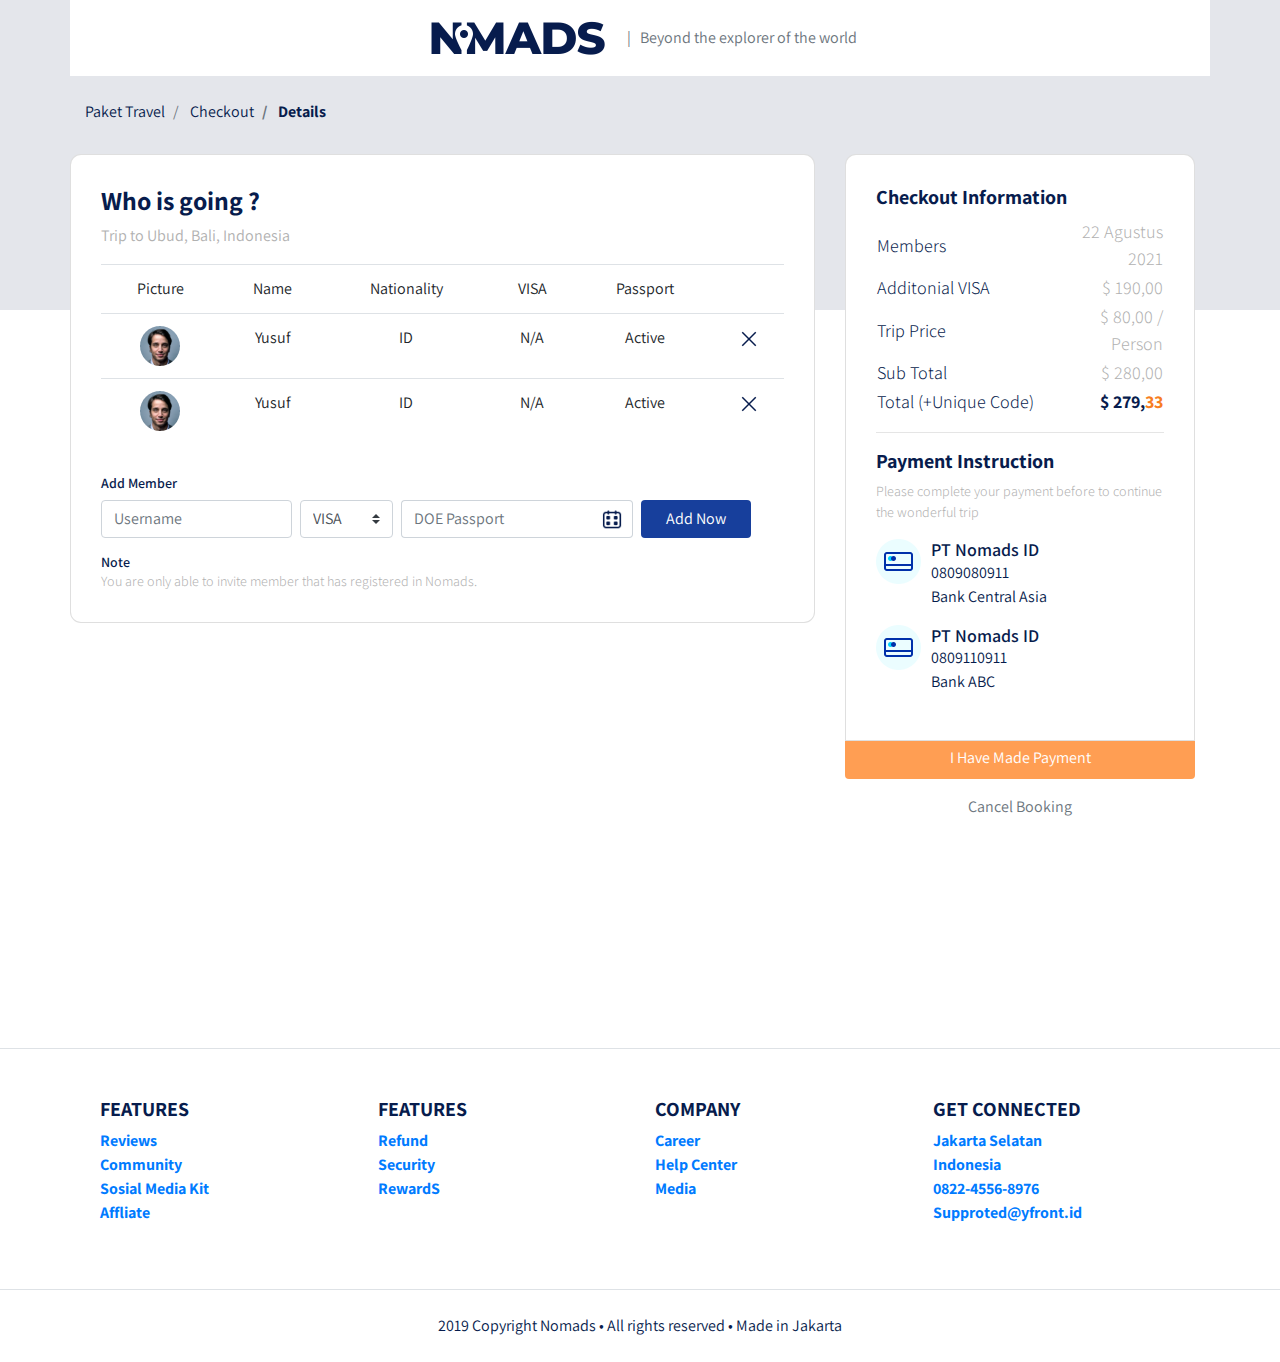
==== commit 36ee0d4c: "update file checkout.html and add icon images bank and update style.css" ====
--- a/checkout.html
+++ b/checkout.html
@@ -135,48 +135,76 @@
 
                     <div class="col-lg-4">
                         <div class="card card-details card-right">
-                            <h2>Members Are Going</h2>
-                            <div class="members my-2">
-                                <img src="frontend/images/members1.png" alt="member" class="member-image mr-1">
-
-                                <img src="frontend/images/members2.png" alt="member" class="member-image mr-1">
-
-                                <img src="frontend/images/members3.png" alt="member" class="member-image mr-1">
-
-                                <img src="frontend/images/members4.png" alt="member" class="member-image mr-1">
-
-                                <img src="frontend/images/members.png" alt="member" class="member-image mr-1">
-                            </div><hr>
-                            <h2>Trip Information</h2>
-                            <table class="trip-information">
-                                <tr>
-                                    <th width="50%">Date of Departure</th>
+                            <h2>Checkout Information</h2>
+                            <table class="trip-informations">
+                                <tr>
+                                    <th width="50%">Members</th>
                                     <td width="50%" class="text-right">
                                         22 Agustus 2021
                                     </td>
                                 </tr>
                                 <tr>
-                                    <th width="50%">Durations</th>
-                                    <td width="50%" class="text-right">
-                                        4D 3N
-                                    </td>
-                                </tr>
-                                <tr>
-                                    <th width="50%">Type</th>
-                                    <td width="50%" class="text-right">
-                                        Open Trip
-                                    </td>
-                                </tr>
-                                <tr>
-                                    <th width="50%">Price</th>
-                                    <td width="50%" class="text-right">
-                                        $80,00/ person
-                                    </td>
-                                </tr>
-                            </table>
+                                    <th width="50%">Additonial VISA</th>
+                                    <td width="50%" class="text-right">
+                                        $ 190,00
+                                    </td>
+                                </tr>
+                                <tr>
+                                    <th width="50%">Trip Price</th>
+                                    <td width="50%" class="text-right">
+                                        $ 80,00 / Person
+                                    </td>
+                                </tr>
+                                <tr>
+                                    <th width="50%">Sub Total</th>
+                                    <td width="50%" class="text-right">
+                                        $ 280,00
+                                    </td>
+                                </tr>
+                                <tr>
+                                    <th width="60%">Total (+Unique Code)</th>
+                                    <td width="60%" class="text-right">
+                                        <span class="text-blue"> $ 279,</span><span class="text-orange">33</span>
+                                    </td>
+                                </tr>
+                            </table><hr>
+                            <h2>Payment Instruction</h2>
+                            <p class="payment-instructions">
+                                Please complete your payment before to 
+                                continue the wonderful trip
+                            </p>
+                            <div class="bank">
+                                <div class="bank-item pb-3">
+                                    <img src="frontend/images/ic_bank.png" alt="bank" class="bank-image">
+                                    <div class="descriptions">
+                                        <h3>PT Nomads ID</h3>
+                                        <p>
+                                            0809080911
+                                            <br>
+                                            Bank Central Asia
+                                        </p>
+                                    </div>
+                                    <div class="clearfix"></div>
+                                </div>
+                                <div class="bank-item pb-3">
+                                    <img src="frontend/images/ic_bank.png" alt="bank" class="bank-image">
+                                    <div class="descriptions">
+                                        <h3>PT Nomads ID</h3>
+                                        <p>
+                                            0809110911
+                                            <br>
+                                            Bank ABC
+                                        </p>
+                                    </div>
+                                    <div class="clearfix"></div>
+                                </div>
+                            </div>
                         </div>
                         <div class="join-container">
-                            <a href="#" class="btn btn-block btn-join-now mt-3 py-2">Join Now</a>
+                            <a href="#" class="btn btn-block btn-join-now mt-3 py-2">I Have Made Payment</a>
+                        </div>
+                        <div class="text-center mt-3">
+                            <a href="" class="text-muted">Cancel Booking</a>
                         </div>
                     </div>
                 </div>
--- a/frontend/styles/main.css
+++ b/frontend/styles/main.css
@@ -327,6 +327,63 @@
   color: var(--color-base);
 }
 
+.section-details-content .card-details .trip-informations th {
+  font-weight: 300;
+  font-size: 18px;
+  color: var(--font-color);
+}
+
+.section-details-content .card-details .trip-informations td {
+  font-weight: 300;
+  font-size: 18px;
+  color: #b1b1b1;
+}
+
+.section-details-content .card-details .trip-informations .text-blue {
+  color: #071c4d;
+  font-weight: bold;
+}
+
+.section-details-content .card-details .trip-informations .text-orange {
+  color: #f77d21;
+  font-weight: bold;
+}
+
+.section-details-content .card-details .payment-instructions {
+  font-weight: 300;
+  font-size: 14px;
+  -webkit-columns: #b1b1b1;
+          columns: #b1b1b1;
+}
+
+.section-details-content .card-details .bank .bank-image {
+  width: 45px;
+  height: 45px;
+  float: left;
+}
+
+.section-details-content .card-details .bank .bank-item h3 {
+  font-size: 18px;
+  color: var(--font-color);
+  margin-bottom: 0;
+}
+
+.section-details-content .card-details .bank .bank-item p {
+  margin-bottom: 0;
+}
+
+.section-details-content .card-details .bank .bank-item .descriptions {
+  margin-left: 10px;
+  overflow: hidden;
+  float: left;
+}
+
+.section-details-content .card-details .bank .bank-item .descriptions p {
+  font-weight: normal;
+  font-size: 16px;
+  color: var(--font-color);
+}
+
 .section-details-content .card-right {
   border-bottom-left-radius: 0;
   border-bottom-right-radius: 0;
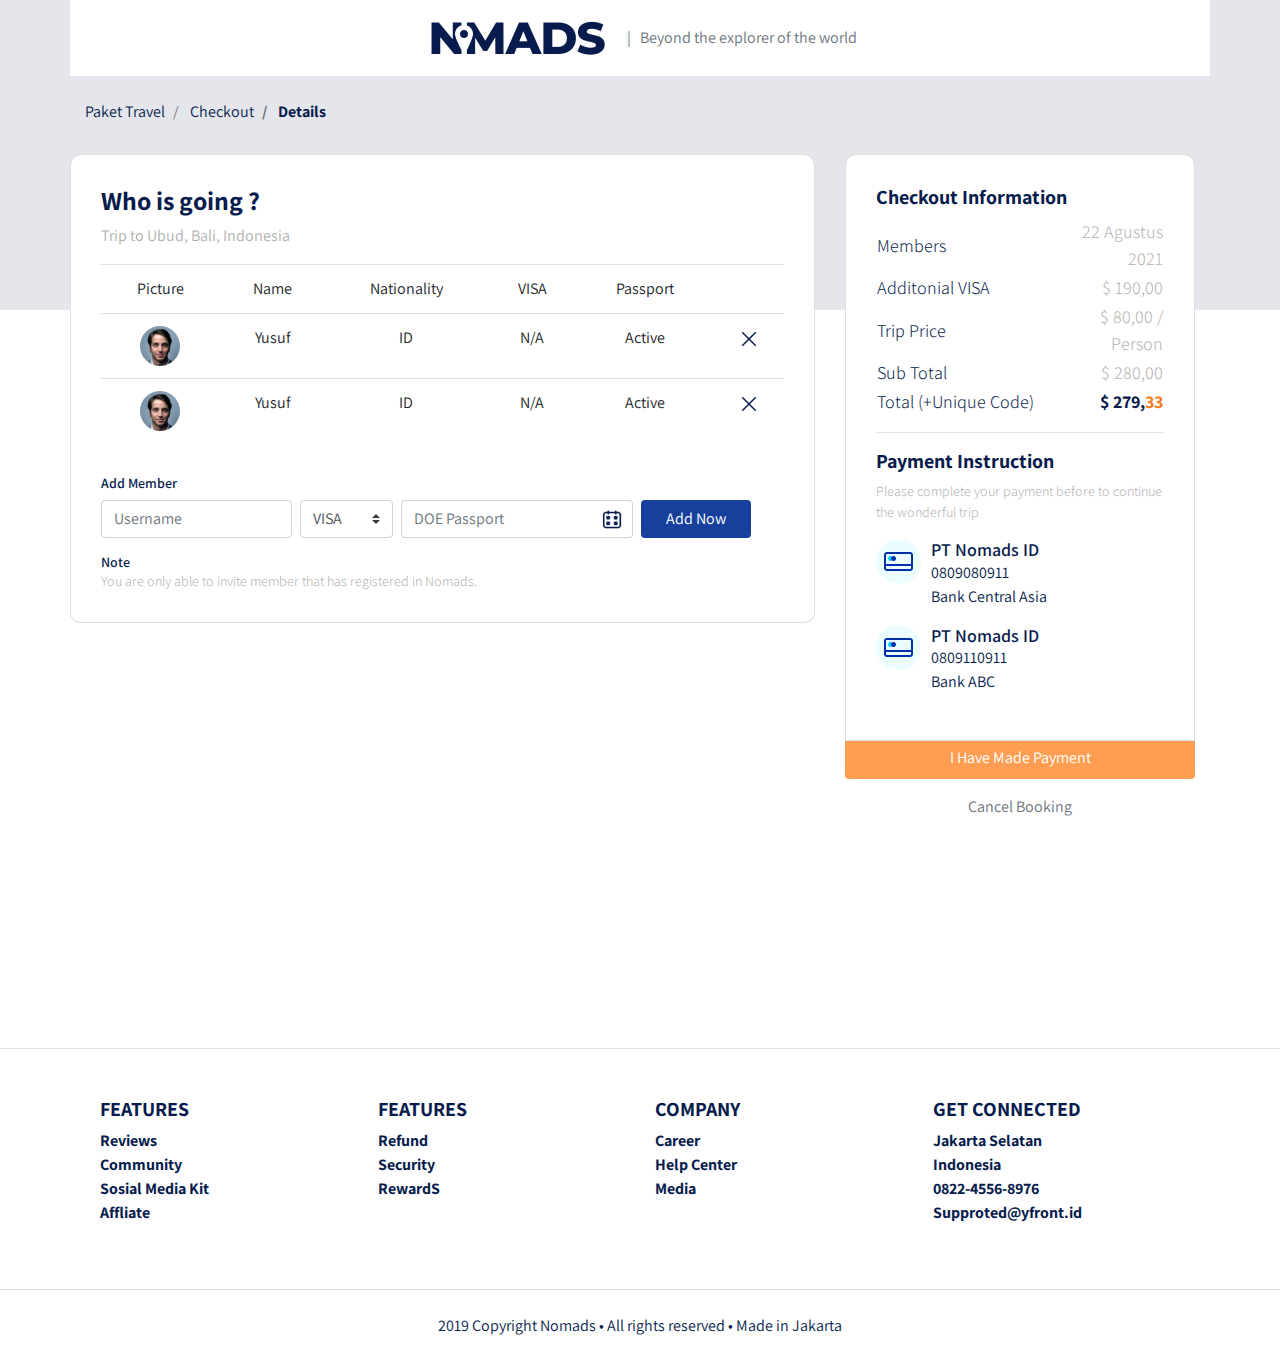
==== commit c9110d98: "add link section button" ====
--- a/checkout.html
+++ b/checkout.html
@@ -201,7 +201,7 @@
                             </div>
                         </div>
                         <div class="join-container">
-                            <a href="#" class="btn btn-block btn-join-now mt-3 py-2">I Have Made Payment</a>
+                            <a href="success.html" class="btn btn-block btn-join-now mt-3 py-2">I Have Made Payment</a>
                         </div>
                         <div class="text-center mt-3">
                             <a href="" class="text-muted">Cancel Booking</a>
--- a/frontend/styles/main.css
+++ b/frontend/styles/main.css
@@ -251,8 +251,8 @@
 }
 
 .section-footer h5, .section-footer a {
-  font-family: var(--font-color);
-  font-weight: bolder;
+  color: var(--font-color);
+  font-weight: bold;
 }
 
 .section-details-header {
@@ -455,4 +455,31 @@
 .cek {
   background-color: red;
 }
+
+.section-success {
+  height: 90vh;
+}
+
+.section-success h1 {
+  font-weight: 600;
+  font-size: 26px;
+  color: #071C4D;
+}
+
+.section-success p {
+  font-weight: 300;
+  font-size: 18px;
+  color: #b1b1b1;
+}
+
+.section-success .btn-home-page {
+  background-color: var(--font-color);
+  border-radius: 4px;
+  color: var(--color-base);
+}
+
+.section-success .btn-home-page:hover {
+  background-color: var(--color-bg);
+  color: var(--color-base);
+}
 /*# sourceMappingURL=main.css.map */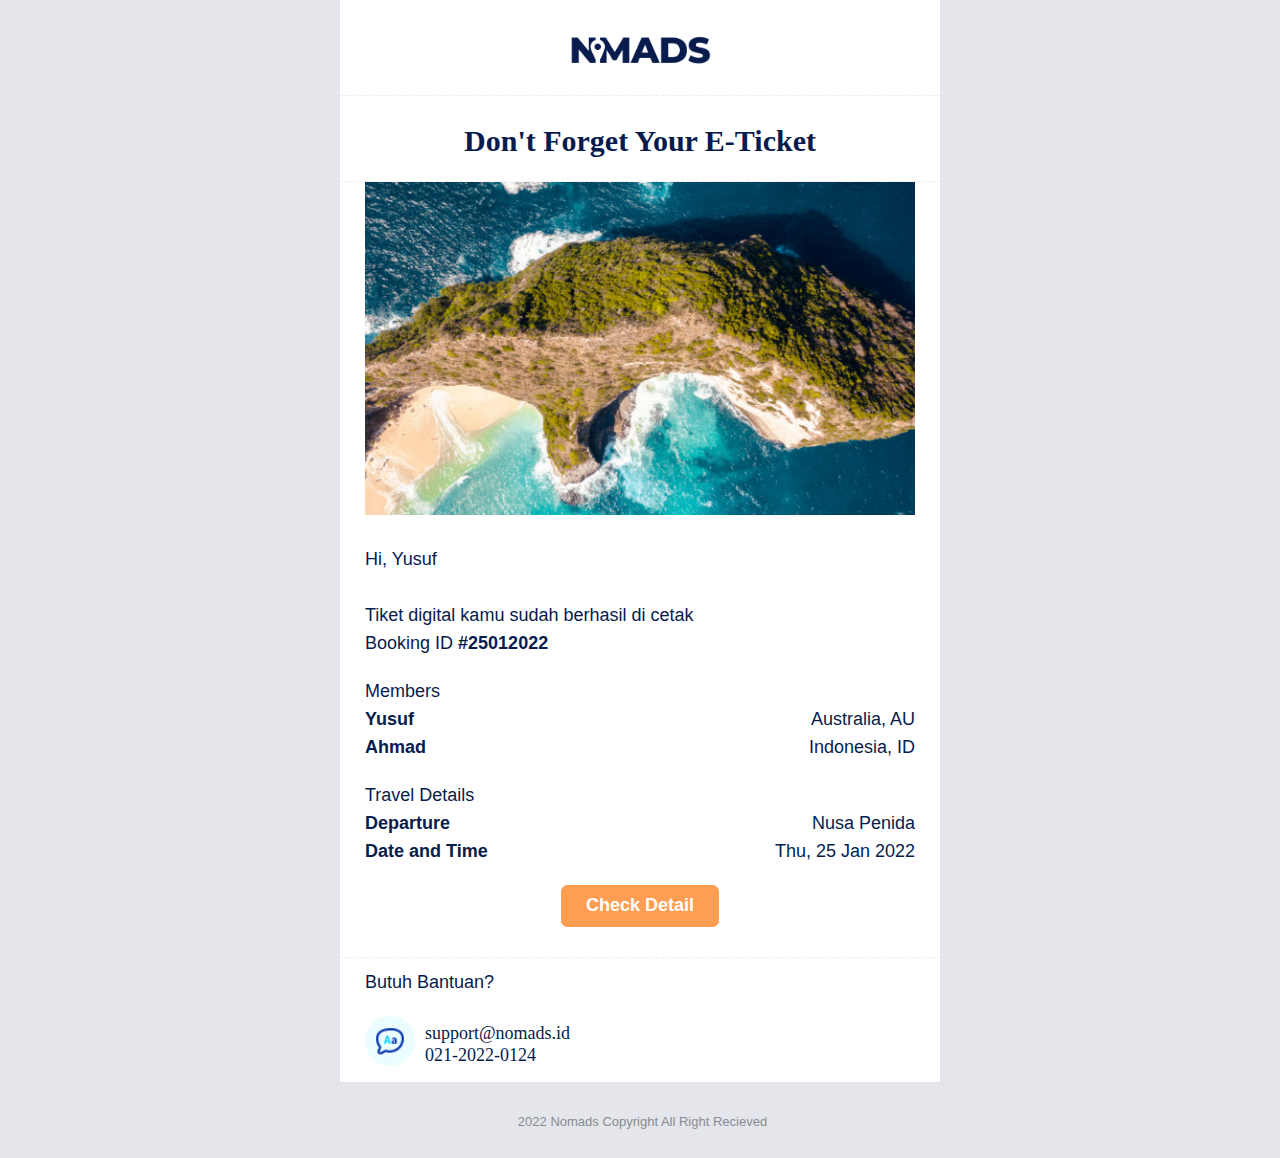
==== commit 6a1044e1: "update more codes email templates" ====
--- a/checkout.html
+++ b/checkout.html
@@ -1,297 +1,332 @@
-<!DOCTYPE html>
-<html lang="en">
+<!doctype html>
+<html xmlns="http://www.w3.org/1999/xhtml" xmlns:v="urn:schemas-microsoft-com:vml" xmlns:o="urn:schemas-microsoft-com:office:office">
+
 <head>
-    <meta charset="UTF-8">
-    <meta http-equiv="X-UA-Compatible" content="IE=edge">
-    <meta name="viewport" content="width=device-width, initial-scale=1.0">
-    <title>Document</title>
-    <link rel="stylesheet" href="frontend/libraries/bootstrap/css/bootstrap.css">
-    <link rel="stylesheet" href="frontend/libraries/xzoom/dist/xzoom.css">
-    <link href="https://fonts.googleapis.com/css2?family=Assistant:wght@200&family=Playfair+Display&display=swap" rel="stylesheet">
-    <link rel="stylesheet" href="frontend/libraries/gijgo/css/gijgo.min.css">
-    <link rel="stylesheet" href="frontend/styles/main.css">
+  <title>
+  </title>
+  <!--[if !mso]><!-->
+  <meta http-equiv="X-UA-Compatible" content="IE=edge">
+  <!--<![endif]-->
+  <meta http-equiv="Content-Type" content="text/html; charset=UTF-8">
+  <meta name="viewport" content="width=device-width, initial-scale=1">
+  <style type="text/css">
+    #outlook a {
+      padding: 0;
+    }
+
+    body {
+      margin: 0;
+      padding: 0;
+      -webkit-text-size-adjust: 100%;
+      -ms-text-size-adjust: 100%;
+    }
+
+    table,
+    td {
+      border-collapse: collapse;
+      mso-table-lspace: 0pt;
+      mso-table-rspace: 0pt;
+    }
+
+    img {
+      border: 0;
+      height: auto;
+      line-height: 100%;
+      outline: none;
+      text-decoration: none;
+      -ms-interpolation-mode: bicubic;
+    }
+
+    p {
+      display: block;
+      margin: 13px 0;
+    }
+
+  </style>
+  <!--[if mso]>
+        <noscript>
+        <xml>
+        <o:OfficeDocumentSettings>
+          <o:AllowPNG/>
+          <o:PixelsPerInch>96</o:PixelsPerInch>
+        </o:OfficeDocumentSettings>
+        </xml>
+        </noscript>
+        <![endif]-->
+  <!--[if lte mso 11]>
+        <style type="text/css">
+          .mj-outlook-group-fix { width:100% !important; }
+        </style>
+        <![endif]-->
+  <!--[if !mso]><!-->
+  <link href="https://fonts.googleapis.com/css?family=Ubuntu:300,400,500,700" rel="stylesheet" type="text/css">
+  <style type="text/css">
+    @import url("https://fonts.googleapis.com/css?family=Ubuntu:300,400,500,700");
+
+  </style>
+  <!--<![endif]-->
+  <style type="text/css">
+    @media only screen and (min-width:480px) {
+      .mj-column-per-100 {
+        width: 100% !important;
+        max-width: 100%;
+      }
+    }
+
+  </style>
+  <style media="screen and (min-width:480px)">
+    .moz-text-html .mj-column-per-100 {
+      width: 100% !important;
+      max-width: 100%;
+    }
+
+  </style>
+  <style type="text/css">
+    @media only screen and (max-width:480px) {
+      table.mj-full-width-mobile {
+        width: 100% !important;
+      }
+
+      td.mj-full-width-mobile {
+        width: auto !important;
+      }
+    }
+
+  </style>
+  <style type="text/css">
+  </style>
 </head>
-<body>
-    
-    <!-- Navbar -->
-    <div class="container">
-        <nav class="row navbar navbar-expand-lg navbar-light bg-white">
-            <div class="navbar-nav ml-auto mr-auto mr-sm-auto mr-lg-0 mr-md-auto">
-                <a href="index.html" class="navbar-brand">
-                    <img src="frontend/images/logo_nomads.png" alt="logo-brand">
-                </a>
-            </div>
-            <ul class="navbar-nav mr-auto d-none d-lg-block">
-                <li>
-                    <span class="text-muted">
-                        | &nbsp; Beyond the explorer of the world
-                    </span>
-                </li>
-            </ul>
-        </nav>
-        
-    </div>
-
-    <!-- Main -->
-    <main>
-        <section class="section-details-header"></section>
-        <section class="section-details-content">
-            <div class="container">
-                <div class="row">
-                    <div class="col p-0">
-                        <nav class="container">
-                            <ol class="breadcrumb">
-                                <li class="breadcrumb-item">
-                                    Paket Travel
-                                </li>
-                                <li class="breadcrumb-item">
-                                    Checkout
-                                </li>
-                                <li class="breadcrumb-item active">
-                                    Details
-                                </li>
-                            </ol>
-                        </nav>
-                    </div>
-                </div>
-
-                <div class="row">
-                    <div class="col-lg-8 pl-lg-0">
-                        <div class="card card-details mb-2">
-                            <h1>Who is going ?</h1>
-                            <p>
-                                Trip to Ubud, Bali, Indonesia
-                            </p>
-
-                            <div class="attendee">
-                                <table class="table table-responsive-sm text-center">
-                                    <thead>
-                                        <tr>
-                                            <td>Picture</td>
-                                            <td>Name</td>
-                                            <td>Nationality</td>
-                                            <td>VISA</td>
-                                            <td>Passport</td>
-                                            <td></td>
-                                        </tr>
-                                    </thead>
-                                    <tbody>
-                                        <tr>
-                                            <td><img src="frontend/images/members3.png" alt=""></td>
-                                            <td>Yusuf</td>
-                                            <td>ID</td>
-                                            <td>N/A</td>
-                                            <td>Active</td>
-                                            <td>
-                                                <a href="">
-                                                    <img src="frontend/images/ic_remove.png" alt="remove">
-                                                </a>
-                                            </td>
-                                        </tr>
-                                        <tr>
-                                            <td><img src="frontend/images/members3.png" alt=""></td>
-                                            <td>Yusuf</td>
-                                            <td>ID</td>
-                                            <td>N/A</td>
-                                            <td>Active</td>
-                                            <td>
-                                                <a href="">
-                                                    <img src="frontend/images/ic_remove.png" alt="remove">
-                                                </a>
-                                            </td>
-                                        </tr>
-                                    </tbody>
-                                </table>
-                            </div>
-
-                            <div class="members mt-3">
-                                <h3>Add Member</h3>
-                                <form action="" class="form-inline">
-                                    <label for="inputUsername" class="sr-only">Name</label>
-                                    <input type="text" name="inputUsername" id="inputUsername" class="form-control mb-2 mr-sm-2" placeholder="Username">
-
-                                    <label for="inputVisa" class="sr-only">Visa</label>
-                                    <select name="inputVisa" id="inputVisa" class="custom-select mb-2 mr-sm-2">
-                                        <option value="VISA" selected>VISA</option>
-                                        <option value="30 Days">30 Days</option>
-                                        <option value="N/A">N/A</option>
-                                    </select>
-
-                                    <label for="doePassport"class="sr-only">DOE Passport</label>
-                                    <div class="input-group mb-2 mr-sm-2">
-                                        <input type="text" name="doePassport" id="doePassport" class="form-control datepicker" placeholder="DOE Passport">
-                                    </div>
-
-                                    <button type="submit" class="btn btn-add-now mb-2 px-4">Add Now</button>
-                                </form>
-
-                                <h3 class="mt-2 mb-0">Note</h3>
-                                <p class="disclaimer mb-0">
-                                    You are only able to invite member that has registered in Nomads.
-                                </p>
-                            </div>
-                        </div>
-                    </div>
-
-                    <div class="col-lg-4">
-                        <div class="card card-details card-right">
-                            <h2>Checkout Information</h2>
-                            <table class="trip-informations">
-                                <tr>
-                                    <th width="50%">Members</th>
-                                    <td width="50%" class="text-right">
-                                        22 Agustus 2021
-                                    </td>
-                                </tr>
-                                <tr>
-                                    <th width="50%">Additonial VISA</th>
-                                    <td width="50%" class="text-right">
-                                        $ 190,00
-                                    </td>
-                                </tr>
-                                <tr>
-                                    <th width="50%">Trip Price</th>
-                                    <td width="50%" class="text-right">
-                                        $ 80,00 / Person
-                                    </td>
-                                </tr>
-                                <tr>
-                                    <th width="50%">Sub Total</th>
-                                    <td width="50%" class="text-right">
-                                        $ 280,00
-                                    </td>
-                                </tr>
-                                <tr>
-                                    <th width="60%">Total (+Unique Code)</th>
-                                    <td width="60%" class="text-right">
-                                        <span class="text-blue"> $ 279,</span><span class="text-orange">33</span>
-                                    </td>
-                                </tr>
-                            </table><hr>
-                            <h2>Payment Instruction</h2>
-                            <p class="payment-instructions">
-                                Please complete your payment before to 
-                                continue the wonderful trip
-                            </p>
-                            <div class="bank">
-                                <div class="bank-item pb-3">
-                                    <img src="frontend/images/ic_bank.png" alt="bank" class="bank-image">
-                                    <div class="descriptions">
-                                        <h3>PT Nomads ID</h3>
-                                        <p>
-                                            0809080911
-                                            <br>
-                                            Bank Central Asia
-                                        </p>
-                                    </div>
-                                    <div class="clearfix"></div>
-                                </div>
-                                <div class="bank-item pb-3">
-                                    <img src="frontend/images/ic_bank.png" alt="bank" class="bank-image">
-                                    <div class="descriptions">
-                                        <h3>PT Nomads ID</h3>
-                                        <p>
-                                            0809110911
-                                            <br>
-                                            Bank ABC
-                                        </p>
-                                    </div>
-                                    <div class="clearfix"></div>
-                                </div>
-                            </div>
-                        </div>
-                        <div class="join-container">
-                            <a href="success.html" class="btn btn-block btn-join-now mt-3 py-2">I Have Made Payment</a>
-                        </div>
-                        <div class="text-center mt-3">
-                            <a href="" class="text-muted">Cancel Booking</a>
-                        </div>
-                    </div>
-                </div>
-            </div>
-        </section>
-    </main>
-
-    <!-- Footer -->
-    <footer class="section-footer mt-5 mb-4 border-top">
-        <div class="container pt-5 pb-5">
-            <div class="row-justify-content-center">
-                <div class="col-12">
-                    <div class="row">
-                        <div class="col-12 col-lg-3">
-                            <h5>FEATURES</h5>
-                            <ul class="list-unstyled">
-                                <li><a href="#">Reviews</a></li>
-                                <li><a href="#">Community</a></li>
-                                <li><a href="#">Sosial Media Kit</a></li>
-                                <li><a href="#">Affliate</a></li>
-                            </ul>
-                        </div>
-                        <div class="col-12 col-lg-3">
-                            <h5>FEATURES</h5>
-                            <ul class="list-unstyled">
-                                <li><a href="#">Refund</a></li>
-                                <li><a href="#">Security</a></li>
-                                <li><a href="#">RewardS</a></li>
-                            </ul>
-                        </div>
-                        <div class="col-12 col-lg-3">
-                            <h5>COMPANY</h5>
-                            <ul class="list-unstyled">
-                                <li><a href="#">Career</a></li>
-                                <li><a href="#">Help Center</a></li>
-                                <li><a href="#">Media</a></li>
-                            </ul>
-                        </div>
-                        <div class="col-12 col-lg-3">
-                            <h5>GET CONNECTED</h5>
-                            <ul class="list-unstyled">
-                                <li><a href="#">Jakarta Selatan</a></li>
-                                <li><a href="#">Indonesia</a></li>
-                                <li><a href="#">0822-4556-8976</a></li>
-                                <li><a href="#">Supproted@yfront.id</a></li>
-                            </ul>
-                        </div>
-                    </div>
-                </div>
-            </div>
-        </div>
-
-        <div class="container-fluid">
-            <div class="row border-top justify-content-center align-items-center pt-4">
-                <div class="col-auto text-gray-500 font-weigt-light">
-                    2019 Copyright Nomads • All rights reserved • Made in Jakarta
-                </div>
-            </div>
-        </div>
-    </footer>
-
-
-    
-
-    <script src="frontend/libraries/jquery/jquery-3.6.0.min.js"></script>
-    <!-- <script src="frontend/libraries/retina/retina.min.js"></script> -->
-    <script src="frontend/libraries/bootstrap/js/bootstrap.js"></script>
-    <script src="frontend/libraries/xzoom/dist/xzoom.min.js"></script>
-    <script src="frontend/libraries/gijgo/js/gijgo.min.js"></script>
-    <script>
-        $(document).ready(function(){
-            $('.xzoom, .xzoom-gallery').xzoom({
-                zoomWidth: 500,
-                title: false,
-                tint: '#333',
-                
-                Xoffset: 15
-            });
-
-            // date picker
-            $('.datepicker').datepicker({
-                uiLibrary: 'bootstrap4',
-                icons : {
-                    rightIcon : '<img src="frontend/images/ic_doe.png">'
-                }
-            })
-        })
-    </script>
+
+<body style="word-spacing:normal;background-color:#E4E6EB;">
+  <div style="background-color:#E4E6EB;">
+    <!-- LOGO -->
+    <!--[if mso | IE]><table align="center" border="0" cellpadding="0" cellspacing="0" class="" role="presentation" style="width:600px;" width="600" bgcolor="#FFFFFF" ><tr><td style="line-height:0px;font-size:0px;mso-line-height-rule:exactly;"><![endif]-->
+    <div style="background:#FFFFFF;background-color:#FFFFFF;margin:0px auto;max-width:600px;">
+      <table align="center" border="0" cellpadding="0" cellspacing="0" role="presentation" style="background:#FFFFFF;background-color:#FFFFFF;width:100%;">
+        <tbody>
+          <tr>
+            <td style="border-bottom:1px dashed #eee;direction:ltr;font-size:0px;padding:20px 0;padding-bottom:0px;padding-top:0px;text-align:center;">
+              <!--[if mso | IE]><table role="presentation" border="0" cellpadding="0" cellspacing="0"><tr><td class="" style="vertical-align:top;width:600px;" ><![endif]-->
+              <div class="mj-column-per-100 mj-outlook-group-fix" style="font-size:0px;text-align:left;direction:ltr;display:inline-block;vertical-align:top;width:100%;">
+                <table border="0" cellpadding="0" cellspacing="0" role="presentation" style="vertical-align:top;" width="100%">
+                  <tbody>
+                    <tr>
+                      <td align="center" style="font-size:0px;padding:10px 25px;padding-top:30px;padding-right:0px;padding-bottom:25px;padding-left:0px;word-break:break-word;">
+                        <table border="0" cellpadding="0" cellspacing="0" role="presentation" style="border-collapse:collapse;border-spacing:0px;">
+                          <tbody>
+                            <tr>
+                              <td style="width:150px;">
+                                <img alt="" height="auto" src="frontend/images/logo_nomads.png" style="border:none;display:block;outline:none;text-decoration:none;height:auto;width:100%;font-size:13px;" width="150" />
+                              </td>
+                            </tr>
+                          </tbody>
+                        </table>
+                      </td>
+                    </tr>
+                  </tbody>
+                </table>
+              </div>
+              <!--[if mso | IE]></td></tr></table><![endif]-->
+            </td>
+          </tr>
+        </tbody>
+      </table>
+    </div>
+    <!--[if mso | IE]></td></tr></table><![endif]-->
+    <!-- CONTENTS -->
+    <!--[if mso | IE]><table align="center" border="0" cellpadding="0" cellspacing="0" class="" role="presentation" style="width:600px;" width="600" bgcolor="#FFFFFF" ><tr><td style="line-height:0px;font-size:0px;mso-line-height-rule:exactly;"><![endif]-->
+    <div style="background:#FFFFFF;background-color:#FFFFFF;margin:0px auto;max-width:600px;">
+      <table align="center" border="0" cellpadding="0" cellspacing="0" role="presentation" style="background:#FFFFFF;background-color:#FFFFFF;width:100%;">
+        <tbody>
+          <tr>
+            <td style="border-bottom:1px dashed #eee;direction:ltr;font-size:0px;padding:20px 0;padding-bottom:0px;padding-top:0px;text-align:center;">
+              <!--[if mso | IE]><table role="presentation" border="0" cellpadding="0" cellspacing="0"><tr><td class="" style="vertical-align:top;width:600px;" ><![endif]-->
+              <div class="mj-column-per-100 mj-outlook-group-fix" style="font-size:0px;text-align:left;direction:ltr;display:inline-block;vertical-align:top;width:100%;">
+                <table border="0" cellpadding="0" cellspacing="0" role="presentation" style="vertical-align:top;" width="100%">
+                  <tbody>
+                    <tr>
+                      <td align="center" style="font-size:0px;padding:10px 25px;padding-top:30px;padding-right:25px;padding-bottom:25px;padding-left:25px;word-break:break-word;">
+                        <div style="font-family:Playfair Display, Time New Roman, Serif;font-size:30px;font-weight:bold;line-height:1;text-align:center;color:#071C4D;">Don't Forget Your E-Ticket</div>
+                      </td>
+                    </tr>
+                  </tbody>
+                </table>
+              </div>
+              <!--[if mso | IE]></td></tr></table><![endif]-->
+            </td>
+          </tr>
+        </tbody>
+      </table>
+    </div>
+    <!--[if mso | IE]></td></tr></table><![endif]-->
+    <!-- IMAGES CONTENTS -->
+    <!--[if mso | IE]><table align="center" border="0" cellpadding="0" cellspacing="0" class="" role="presentation" style="width:600px;" width="600" bgcolor="#FFFFFF" ><tr><td style="line-height:0px;font-size:0px;mso-line-height-rule:exactly;"><![endif]-->
+    <div style="background:#FFFFFF;background-color:#FFFFFF;margin:0px auto;max-width:600px;">
+      <table align="center" border="0" cellpadding="0" cellspacing="0" role="presentation" style="background:#FFFFFF;background-color:#FFFFFF;width:100%;">
+        <tbody>
+          <tr>
+            <td style="direction:ltr;font-size:0px;padding:20px 0;padding-bottom:0px;padding-top:0px;text-align:center;">
+              <!--[if mso | IE]><table role="presentation" border="0" cellpadding="0" cellspacing="0"><tr><td class="" style="vertical-align:top;width:600px;" ><![endif]-->
+              <div class="mj-column-per-100 mj-outlook-group-fix" style="font-size:0px;text-align:left;direction:ltr;display:inline-block;vertical-align:top;width:100%;">
+                <table border="0" cellpadding="0" cellspacing="0" role="presentation" style="vertical-align:top;" width="100%">
+                  <tbody>
+                    <tr>
+                      <td align="center" style="font-size:0px;padding:10px 25px;padding-top:0px;padding-right:0px;padding-bottom:0px;padding-left:0px;word-break:break-word;">
+                        <table border="0" cellpadding="0" cellspacing="0" role="presentation" style="border-collapse:collapse;border-spacing:0px;">
+                          <tbody>
+                            <tr>
+                              <td style="width:550px;">
+                                <img alt="" height="auto" src="frontend/images/image_show.png" style="border:none;display:block;outline:none;text-decoration:none;height:auto;width:100%;font-size:13px;" width="550" />
+                              </td>
+                            </tr>
+                          </tbody>
+                        </table>
+                      </td>
+                    </tr>
+                  </tbody>
+                </table>
+              </div>
+              <!--[if mso | IE]></td></tr></table><![endif]-->
+            </td>
+          </tr>
+        </tbody>
+      </table>
+    </div>
+    <!--[if mso | IE]></td></tr></table><table align="center" border="0" cellpadding="0" cellspacing="0" class="" role="presentation" style="width:600px;" width="600" bgcolor="#FFFFFF" ><tr><td style="line-height:0px;font-size:0px;mso-line-height-rule:exactly;"><![endif]-->
+    <div style="background:#FFFFFF;background-color:#FFFFFF;margin:0px auto;max-width:600px;">
+      <table align="center" border="0" cellpadding="0" cellspacing="0" role="presentation" style="background:#FFFFFF;background-color:#FFFFFF;width:100%;">
+        <tbody>
+          <tr>
+            <td style="border-bottom:1px dashed #eee;direction:ltr;font-size:0px;padding:20px 0;padding-bottom:20px;padding-top:20px;text-align:center;">
+              <!--[if mso | IE]><table role="presentation" border="0" cellpadding="0" cellspacing="0"><tr><td class="" style="vertical-align:top;width:600px;" ><![endif]-->
+              <div class="mj-column-per-100 mj-outlook-group-fix" style="font-size:0px;text-align:left;direction:ltr;display:inline-block;vertical-align:top;width:100%;">
+                <table border="0" cellpadding="0" cellspacing="0" role="presentation" style="vertical-align:top;" width="100%">
+                  <tbody>
+                    <tr>
+                      <td align="left" style="font-size:0px;padding:10px 25px;padding-right:25px;padding-left:25px;word-break:break-word;">
+                        <div style="font-family:Assistant, Helvetica, Arial, Sans-serif;font-size:18px;line-height:28px;text-align:left;color:#071C4D;">Hi, Yusuf <br><br> Tiket digital kamu sudah berhasil di cetak <br> Booking ID <Strong>#25012022</Strong></div>
+                      </td>
+                    </tr>
+                    <tr>
+                      <td align="left" style="font-size:0px;padding:10px 25px;padding-right:25px;padding-left:25px;word-break:break-word;">
+                        <table cellpadding="0" cellspacing="0" width="100%" border="0" style="color:#071C4D;font-family:Assistant, Helvetica, Arial, Sans-serif;font-size:18px;line-height:28px;table-layout:auto;width:100%;border:none;">
+                          <tr>
+                            <td colspan="3">Members</td>
+                          </tr>
+                          <tr>
+                            <td><Strong>Yusuf</Strong></td>
+                            <td style="text-align:right">Australia, AU</td>
+                          </tr>
+                          <tr>
+                            <td><Strong>Ahmad</Strong></td>
+                            <td style="text-align:right">Indonesia, ID</td>
+                          </tr>
+                        </table>
+                      </td>
+                    </tr>
+                    <tr>
+                      <td align="left" style="font-size:0px;padding:10px 25px;padding-right:25px;padding-left:25px;word-break:break-word;">
+                        <table cellpadding="0" cellspacing="0" width="100%" border="0" style="color:#071C4D;font-family:Assistant, Helvetica, Arial, Sans-serif;font-size:18px;line-height:28px;table-layout:auto;width:100%;border:none;">
+                          <mj-text align="left" color="#071C4D" font-size="18px" font-family="Assistant, Helvetica, Arial, Sans-serif" padding-left="25px" padding-right="25px" line-height="28px"> Hi, Yusuf <br><br> Tiket digital kamu sudah berhasil di cetak <br> Booking ID <Strong>#25012022</Strong>
+                          </mj-text>
+                          <tr>
+                            <td colspan="3">Travel Details</td>
+                          </tr>
+                          <tr>
+                            <td><Strong>Departure</Strong></td>
+                            <td style="text-align:right">Nusa Penida</td>
+                          </tr>
+                          <tr>
+                            <td><Strong>Date and Time</Strong></td>
+                            <td style="text-align:right">Thu, 25 Jan 2022</td>
+                          </tr>
+                        </table>
+                      </td>
+                    </tr>
+                    <tr>
+                      <td align="center" vertical-align="middle" style="font-size:0px;padding:10px 25px;word-break:break-word;">
+                        <table border="0" cellpadding="0" cellspacing="0" role="presentation" style="border-collapse:separate;line-height:100%;">
+                          <tbody>
+                            <tr>
+                              <td align="center" bgcolor="#FF9E53" role="presentation" style="border:none;border-radius:7px;cursor:auto;mso-padding-alt:10px 25px;background:#FF9E53;" valign="middle">
+                                <p style="display:inline-block;background:#FF9E53;color:#ffffff;font-family:Assistant, Hervetica, Arial, Sans-serif;font-size:18px;font-weight:bold;line-height:120%;margin:0;text-decoration:none;text-transform:none;padding:10px 25px;mso-padding-alt:0px;border-radius:7px;"> Check Detail </p>
+                              </td>
+                            </tr>
+                          </tbody>
+                        </table>
+                      </td>
+                    </tr>
+                  </tbody>
+                </table>
+              </div>
+              <!--[if mso | IE]></td></tr></table><![endif]-->
+            </td>
+          </tr>
+        </tbody>
+      </table>
+    </div>
+    <!--[if mso | IE]></td></tr></table><table align="center" border="0" cellpadding="0" cellspacing="0" class="" role="presentation" style="width:600px;" width="600" bgcolor="#FFFFFF" ><tr><td style="line-height:0px;font-size:0px;mso-line-height-rule:exactly;"><![endif]-->
+    <div style="background:#FFFFFF;background-color:#FFFFFF;margin:0px auto;max-width:600px;">
+      <table align="center" border="0" cellpadding="0" cellspacing="0" role="presentation" style="background:#FFFFFF;background-color:#FFFFFF;width:100%;">
+        <tbody>
+          <tr>
+            <td style="direction:ltr;font-size:0px;padding:20px 0;padding-bottom:0px;padding-top:0px;text-align:center;">
+              <!--[if mso | IE]><table role="presentation" border="0" cellpadding="0" cellspacing="0"><tr><td class="" style="vertical-align:top;width:600px;" ><![endif]-->
+              <div class="mj-column-per-100 mj-outlook-group-fix" style="font-size:0px;text-align:left;direction:ltr;display:inline-block;vertical-align:top;width:100%;">
+                <table border="0" cellpadding="0" cellspacing="0" role="presentation" style="vertical-align:top;" width="100%">
+                  <tbody>
+                    <tr>
+                      <td align="left" style="font-size:0px;padding:10px 25px;padding-right:25px;padding-left:25px;word-break:break-word;">
+                        <div style="font-family:Assistant, Helvetica, Arial, Sans-serif;font-size:18px;line-height:28px;text-align:left;color:#071C4D;">Butuh Bantuan?</div>
+                      </td>
+                    </tr>
+                    <tr>
+                      <td align="left" style="font-size:0px;padding:10px 25px;word-break:break-word;">
+                        <table cellpadding="0" cellspacing="0" width="100%" border="0" style="color:#000000;font-family:Ubuntu, Helvetica, Arial, sans-serif;font-size:13px;line-height:22px;table-layout:auto;width:100%;border:none;">
+                          <tr>
+                            <td style="width:50px">
+                              <img src="frontend/images/ic_language.png" width="50px">
+                            </td>
+                            <td style="font-size:18px; padding-left:10px; color:#071C4D; font-family:Assistant, Hervetica, Arialm Sans-serif"> support@nomads.id <br> 021-2022-0124 </td>
+                          </tr>
+                        </table>
+                      </td>
+                    </tr>
+                  </tbody>
+                </table>
+              </div>
+              <!--[if mso | IE]></td></tr></table><![endif]-->
+            </td>
+          </tr>
+        </tbody>
+      </table>
+    </div>
+    <!--[if mso | IE]></td></tr></table><table align="center" border="0" cellpadding="0" cellspacing="0" class="" role="presentation" style="width:600px;" width="600" ><tr><td style="line-height:0px;font-size:0px;mso-line-height-rule:exactly;"><![endif]-->
+    <div style="margin:0px auto;max-width:600px;">
+      <table align="center" border="0" cellpadding="0" cellspacing="0" role="presentation" style="width:100%;">
+        <tbody>
+          <tr>
+            <td style="direction:ltr;font-size:0px;padding:20px 0;padding-bottom:30px;padding-top:3px;text-align:center;">
+              <!--[if mso | IE]><table role="presentation" border="0" cellpadding="0" cellspacing="0"><tr><td class="" style="vertical-align:top;width:600px;" ><![endif]-->
+              <div class="mj-column-per-100 mj-outlook-group-fix" style="font-size:0px;text-align:left;direction:ltr;display:inline-block;vertical-align:top;width:100%;">
+                <table border="0" cellpadding="0" cellspacing="0" role="presentation" style="vertical-align:top;" width="100%">
+                  <tbody>
+                    <tr>
+                      <td align="center" style="font-size:0px;padding:30px 25px 0px 30px;word-break:break-word;">
+                        <div style="font-family:Assistant, Hervetica, Arial, Sans-serif;font-size:13px;line-height:1;text-align:center;color:#888B93;">2022 Nomads Copyright All Right Recieved</div>
+                      </td>
+                    </tr>
+                  </tbody>
+                </table>
+              </div>
+              <!--[if mso | IE]></td></tr></table><![endif]-->
+            </td>
+          </tr>
+        </tbody>
+      </table>
+    </div>
+    <!--[if mso | IE]></td></tr></table><![endif]-->
+  </div>
 </body>
-</html>+
+</html>
